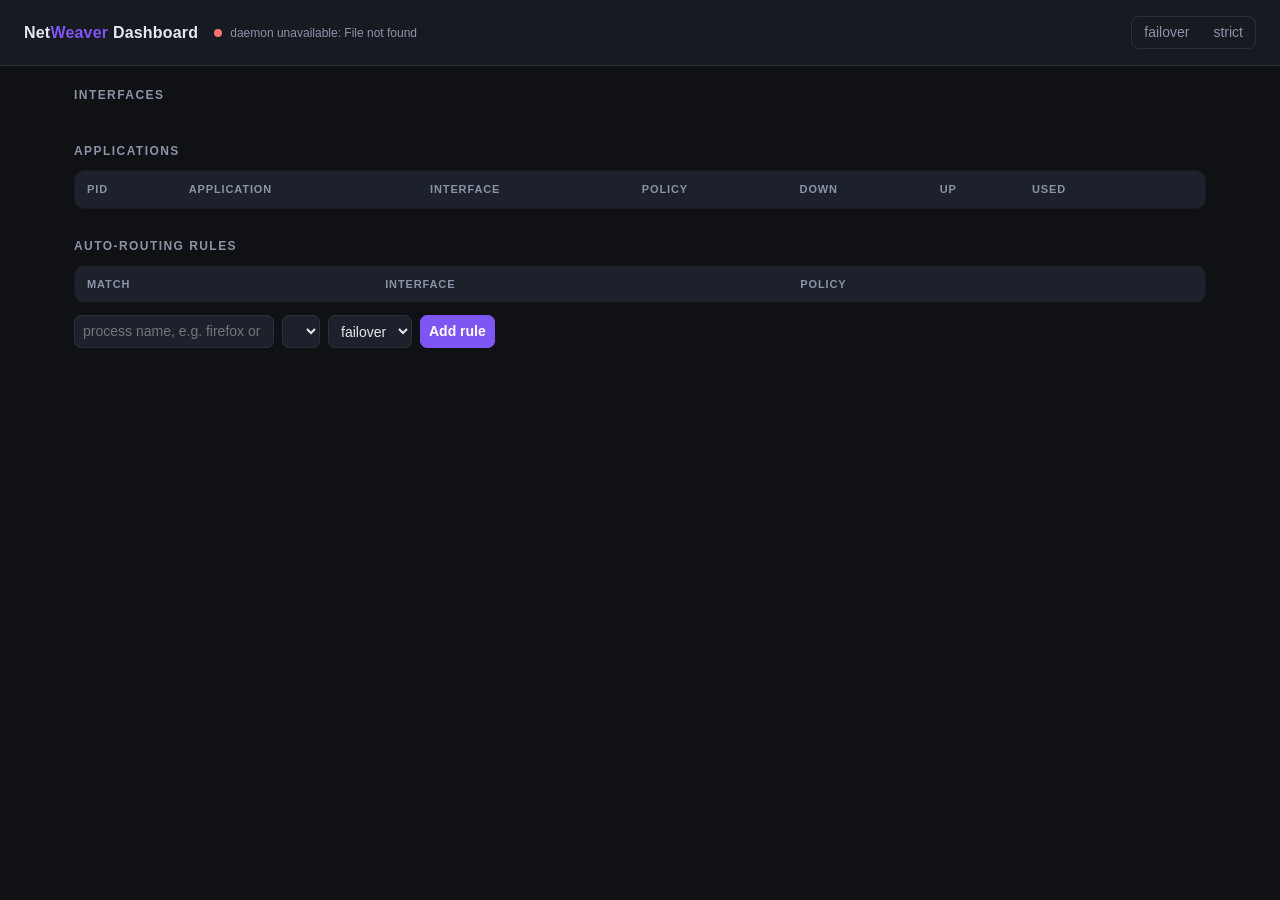
==== internal/web/index.html @ 535c7e5f "feat(web): local dashboard for routing, rules, and live throughput - internal/web: embedded single-p" ====
<!DOCTYPE html>
<html lang="en">
<head>
<meta charset="utf-8" />
<meta name="viewport" content="width=device-width, initial-scale=1" />
<title>NetWeaver Dashboard</title>
<style>
  :root {
    --bg: #0f1115;
    --panel: #171a21;
    --panel-2: #1d212b;
    --border: #2a2f3a;
    --fg: #e6e8ee;
    --muted: #8b93a7;
    --accent: #7d56f4;
    --ok: #34d399;
    --warn: #fbbf24;
    --err: #f87171;
  }
  * { box-sizing: border-box; }
  body {
    margin: 0; background: var(--bg); color: var(--fg);
    font: 14px/1.5 -apple-system, BlinkMacSystemFont, "Segoe UI", Roboto, Ubuntu, sans-serif;
  }
  header {
    display: flex; align-items: center; gap: 16px; flex-wrap: wrap;
    padding: 16px 24px; border-bottom: 1px solid var(--border); background: var(--panel);
  }
  h1 { font-size: 16px; margin: 0; letter-spacing: .2px; }
  h1 span { color: var(--accent); }
  .spacer { flex: 1; }
  .status { display: flex; align-items: center; gap: 8px; color: var(--muted); font-size: 12px; }
  .dot { width: 8px; height: 8px; border-radius: 50%; background: var(--err); }
  .dot.up { background: var(--ok); }
  main { padding: 20px 24px 48px; max-width: 1180px; margin: 0 auto; }
  section { margin-bottom: 28px; }
  h2 { font-size: 12px; text-transform: uppercase; letter-spacing: .12em; color: var(--muted); margin: 0 0 10px; }
  .cards { display: grid; grid-template-columns: repeat(auto-fit, minmax(250px, 1fr)); gap: 12px; }
  .card {
    background: var(--panel); border: 1px solid var(--border); border-radius: 10px; padding: 14px 16px;
  }
  .card .name { font-weight: 600; display: flex; justify-content: space-between; align-items: baseline; }
  .card .ip { color: var(--muted); font-family: ui-monospace, SFMono-Regular, Menlo, monospace; font-size: 12px; }
  .rates { display: flex; gap: 18px; margin-top: 10px; font-family: ui-monospace, SFMono-Regular, Menlo, monospace; font-size: 12px; }
  .rates b { color: var(--ok); font-weight: 600; }
  .rates .up b { color: var(--warn); }
  table { width: 100%; border-collapse: collapse; background: var(--panel); border: 1px solid var(--border); border-radius: 10px; overflow: hidden; }
  thead th {
    text-align: left; font-size: 11px; text-transform: uppercase; letter-spacing: .08em;
    color: var(--muted); font-weight: 600; padding: 10px 12px; border-bottom: 1px solid var(--border); background: var(--panel-2);
  }
  tbody td { padding: 9px 12px; border-bottom: 1px solid #22262f; vertical-align: middle; }
  tbody tr:last-child td { border-bottom: none; }
  tbody tr:hover { background: #1a1e27; }
  .num { font-family: ui-monospace, SFMono-Regular, Menlo, monospace; font-size: 12px; white-space: nowrap; }
  .muted { color: var(--muted); }
  select, input, button {
    font: inherit; color: var(--fg); background: var(--panel-2);
    border: 1px solid var(--border); border-radius: 7px; padding: 5px 8px;
  }
  select:focus, input:focus, button:focus { outline: 2px solid var(--accent); outline-offset: 1px; }
  button { cursor: pointer; }
  button.primary { background: var(--accent); border-color: var(--accent); color: #fff; font-weight: 600; }
  button.ghost { background: transparent; }
  button.danger { color: var(--err); }
  .badge {
    display: inline-block; padding: 1px 8px; border-radius: 999px; font-size: 11px;
    border: 1px solid var(--border); color: var(--muted);
  }
  .badge.strict { color: var(--err); border-color: #4b2530; background: #241820; }
  .badge.failover { color: var(--ok); border-color: #1e4034; background: #16241d; }
  .seg { display: inline-flex; border: 1px solid var(--border); border-radius: 8px; overflow: hidden; }
  .seg button { border: none; border-radius: 0; background: transparent; color: var(--muted); padding: 5px 12px; }
  .seg button.active { background: var(--accent); color: #fff; }
  .ruleform { display: flex; gap: 8px; flex-wrap: wrap; margin-top: 12px; }
  .ruleform input { min-width: 200px; }
  .toast {
    position: fixed; right: 20px; bottom: 20px; background: var(--panel-2);
    border: 1px solid var(--border); border-left: 3px solid var(--accent);
    padding: 10px 14px; border-radius: 8px; max-width: 380px; font-size: 13px;
    opacity: 0; transform: translateY(8px); transition: .18s ease; pointer-events: none;
  }
  .toast.show { opacity: 1; transform: translateY(0); }
  .toast.error { border-left-color: var(--err); }
  .empty { color: var(--muted); padding: 16px 12px; }
</style>
</head>
<body>
<header>
  <h1>Net<span>Weaver</span> Dashboard</h1>
  <div class="status"><span id="dot" class="dot"></span><span id="status">connecting…</span></div>
  <div class="spacer"></div>
  <div class="seg" id="policySeg">
    <button data-policy="failover">failover</button>
    <button data-policy="strict">strict</button>
  </div>
</header>

<main>
  <section>
    <h2>Interfaces</h2>
    <div class="cards" id="cards"></div>
  </section>

  <section>
    <h2>Applications</h2>
    <table>
      <thead>
        <tr>
          <th>PID</th><th>Application</th><th>Interface</th><th>Policy</th>
          <th>Down</th><th>Up</th><th>Used</th><th></th>
        </tr>
      </thead>
      <tbody id="apps"></tbody>
    </table>
  </section>

  <section>
    <h2>Auto-routing rules</h2>
    <table>
      <thead><tr><th>Match</th><th>Interface</th><th>Policy</th><th></th></tr></thead>
      <tbody id="rules"></tbody>
    </table>
    <div class="ruleform">
      <input id="ruleMatch" placeholder="process name, e.g. firefox or steam*" />
      <select id="ruleIface"></select>
      <select id="rulePolicy">
        <option value="failover">failover</option>
        <option value="strict">strict</option>
      </select>
      <button class="primary" id="ruleAdd">Add rule</button>
    </div>
  </section>
</main>

<div class="toast" id="toast"></div>

<script>
const state = { interfaces: [], processes: [], rules: [], policy: "failover" };
const $ = (id) => document.getElementById(id);
let lastRender = "";
let toastTimer = null;

function showToast(msg, isError) {
  const el = $("toast");
  el.textContent = msg;
  el.className = "toast show" + (isError ? " error" : "");
  clearTimeout(toastTimer);
  toastTimer = setTimeout(() => { el.className = "toast"; }, 3500);
}

function fmtBytes(v) {
  if (!v) return "0 B";
  const u = ["B", "KiB", "MiB", "GiB", "TiB"];
  let i = 0, f = v;
  while (f >= 1024 && i < u.length - 1) { f /= 1024; i++; }
  return (i === 0 ? f.toFixed(0) : f.toFixed(f >= 100 ? 0 : 1)) + " " + u[i];
}
const fmtRate = (v) => fmtBytes(v) + "/s";

async function api(path, options) {
  const res = await fetch(path, options);
  const body = await res.json().catch(() => ({}));
  if (!res.ok) throw new Error(body.error || res.statusText);
  return body;
}

function renderInterfaces() {
  const box = $("cards");
  if (!state.interfaces.length) {
    box.innerHTML = '<div class="empty">No interfaces detected.</div>';
    return;
  }
  box.innerHTML = state.interfaces.map((i) => `
    <div class="card">
      <div class="name"><span>${i.name}</span><span class="ip">table ${i.table_id}</span></div>
      <div class="ip">${i.ip || "no address"}</div>
      <div class="rates">
        <span>↓ <b>${fmtRate(i.rx_rate)}</b></span>
        <span class="up">↑ <b>${fmtRate(i.tx_rate)}</b></span>
        <span class="muted">${fmtBytes((i.rx_bytes || 0) + (i.tx_bytes || 0))} total</span>
      </div>
    </div>`).join("");
}

function ifaceOptions(selected) {
  const opts = ['<option value="">(default)</option>'];
  for (const i of state.interfaces) {
    opts.push(`<option value="${i.name}" ${i.name === selected ? "selected" : ""}>${i.name}</option>`);
  }
  return opts.join("");
}

function renderApps() {
  const body = $("apps");
  if (!state.processes.length) {
    body.innerHTML = '<tr><td colspan="8" class="empty">No user applications detected.</td></tr>';
    return;
  }
  body.innerHTML = state.processes.map((p) => `
    <tr data-pid="${p.pid}">
      <td class="num muted">${p.pid}</td>
      <td>${escapeHTML(p.name)}</td>
      <td><select data-role="iface">${ifaceOptions(p.assigned_interface)}</select></td>
      <td>${p.assigned_interface ? `<span class="badge ${p.policy}">${p.policy || "failover"}</span>` : '<span class="muted">—</span>'}</td>
      <td class="num">${fmtRate(p.rx_rate)}</td>
      <td class="num">${fmtRate(p.tx_rate)}</td>
      <td class="num muted">${fmtBytes((p.rx_bytes || 0) + (p.tx_bytes || 0))}</td>
      <td><button class="ghost danger" data-role="reset">reset</button></td>
    </tr>`).join("");
}

function renderRules() {
  const body = $("rules");
  if (!state.rules.length) {
    body.innerHTML = '<tr><td colspan="4" class="empty">No rules yet — launches matching a rule are routed automatically.</td></tr>';
  } else {
    body.innerHTML = state.rules.map((r) => `
      <tr data-match="${escapeHTML(r.match)}">
        <td class="num">${escapeHTML(r.match)}</td>
        <td class="num">${r.interface}</td>
        <td><span class="badge ${r.policy || "failover"}">${r.policy || "failover"}</span></td>
        <td><button class="ghost danger" data-role="delrule">delete</button></td>
      </tr>`).join("");
  }
  $("ruleIface").innerHTML = state.interfaces.map((i) => `<option value="${i.name}">${i.name}</option>`).join("");
}

function renderPolicy() {
  for (const btn of $("policySeg").querySelectorAll("button")) {
    btn.classList.toggle("active", btn.dataset.policy === state.policy);
  }
}

function escapeHTML(s) {
  return String(s).replace(/[&<>"']/g, (c) => ({ "&": "&amp;", "<": "&lt;", ">": "&gt;", '"': "&quot;", "'": "&#39;" }[c]));
}

function render() {
  renderInterfaces();
  renderApps();
  renderRules();
  renderPolicy();
}

function interactiveFocus() {
  const el = document.activeElement;
  return el && (el.tagName === "SELECT" || el.tagName === "INPUT");
}

async function refresh() {
  try {
    const next = await api("/api/state");
    $("dot").classList.add("up");
    $("status").textContent = "connected · " + new Date().toLocaleTimeString();
    const key = JSON.stringify(next);
    state.interfaces = next.interfaces || [];
    state.processes = next.processes || [];
    state.rules = next.rules || [];
    state.policy = next.policy || "failover";
    if (key !== lastRender && !interactiveFocus()) {
      lastRender = key;
      render();
    }
  } catch (err) {
    $("dot").classList.remove("up");
    $("status").textContent = "daemon unavailable: " + err.message;
  }
}

$("apps").addEventListener("change", async (ev) => {
  const row = ev.target.closest("tr");
  if (!row || ev.target.dataset.role !== "iface") return;
  const pid = Number(row.dataset.pid);
  const iface = ev.target.value;
  try {
    if (iface) await api("/api/assign", { method: "POST", headers: { "Content-Type": "application/json" }, body: JSON.stringify({ pid, interface: iface }) });
    else await api("/api/reset", { method: "POST", headers: { "Content-Type": "application/json" }, body: JSON.stringify({ pid }) });
    showToast(iface ? `PID ${pid} routed via ${iface}` : `PID ${pid} back on default route`);
    await refresh();
  } catch (err) { showToast(err.message, true); }
});

$("apps").addEventListener("click", async (ev) => {
  if (ev.target.dataset.role !== "reset") return;
  const row = ev.target.closest("tr");
  const pid = Number(row.dataset.pid);
  try {
    await api("/api/reset", { method: "POST", headers: { "Content-Type": "application/json" }, body: JSON.stringify({ pid }) });
    showToast(`PID ${pid} back on default route`);
    await refresh();
  } catch (err) { showToast(err.message, true); }
});

$("rules").addEventListener("click", async (ev) => {
  if (ev.target.dataset.role !== "delrule") return;
  const match = ev.target.closest("tr").dataset.match;
  try {
    await api("/api/rules?match=" + encodeURIComponent(match), { method: "DELETE" });
    showToast(`Rule removed: ${match}`);
    await refresh();
  } catch (err) { showToast(err.message, true); }
});

$("ruleAdd").addEventListener("click", async () => {
  const match = $("ruleMatch").value.trim();
  const iface = $("ruleIface").value;
  const policy = $("rulePolicy").value;
  if (!match || !iface) { showToast("Match and interface are required", true); return; }
  try {
    await api("/api/rules", { method: "POST", headers: { "Content-Type": "application/json" }, body: JSON.stringify({ match, interface: iface, policy }) });
    $("ruleMatch").value = "";
    showToast(`Rule saved: ${match} → ${iface} [${policy}]`);
    await refresh();
  } catch (err) { showToast(err.message, true); }
});

$("policySeg").addEventListener("click", async (ev) => {
  const btn = ev.target.closest("button");
  if (!btn) return;
  try {
    const res = await api("/api/policy", { method: "POST", headers: { "Content-Type": "application/json" }, body: JSON.stringify({ policy: btn.dataset.policy }) });
    showToast(`Default policy: ${res.policy}`);
    await refresh();
  } catch (err) { showToast(err.message, true); }
});

refresh();
setInterval(refresh, 1500);
</script>
</body>
</html>
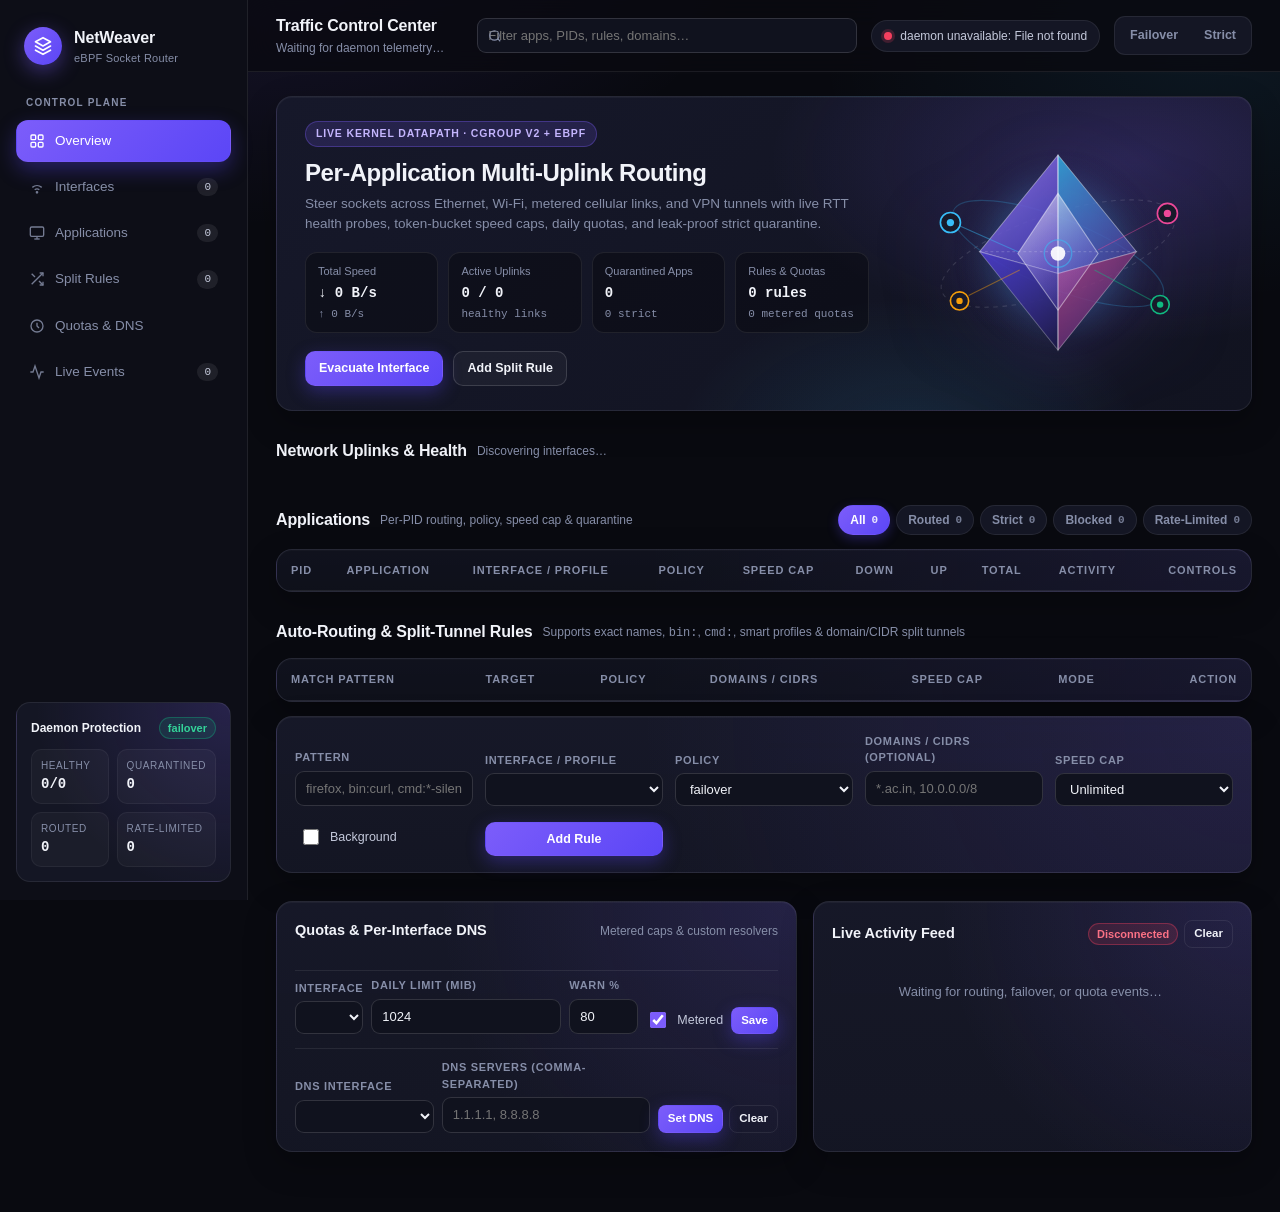
==== commit fe78917f: "feat: add eBPF telemetry, RTNetlink health probing, quotas, split-tunneling, and redesigned dashboar" ====
--- a/internal/web/index.html
+++ b/internal/web/index.html
@@ -3,160 +3,1547 @@
 <head>
 <meta charset="utf-8" />
 <meta name="viewport" content="width=device-width, initial-scale=1" />
-<title>NetWeaver Dashboard</title>
+<title>NetWeaver — Per-App Network Orchestration</title>
 <style>
   :root {
-    --bg: #0f1115;
-    --panel: #171a21;
-    --panel-2: #1d212b;
-    --border: #2a2f3a;
-    --fg: #e6e8ee;
-    --muted: #8b93a7;
-    --accent: #7d56f4;
-    --ok: #34d399;
-    --warn: #fbbf24;
-    --err: #f87171;
-  }
+    --bg: #090A10;
+    --sidebar: #0D0E17;
+    --card: #141624;
+    --card-2: #181A2A;
+    --card-3: #1E2134;
+    --border: rgba(255, 255, 255, 0.08);
+    --border-strong: rgba(255, 255, 255, 0.14);
+    --fg: #F1F3F9;
+    --fg-soft: #C4C9DB;
+    --muted: #868EA8;
+    --violet: #7C5DFA;
+    --violet-2: #5B46F6;
+    --violet-glow: rgba(124, 93, 250, 0.16);
+    --cyan: #38BDF8;
+    --amber: #F59E0B;
+    --pink: #EC4899;
+    --emerald: #10B981;
+    --crimson: #F43F5E;
+    --radius: 16px;
+    --radius-sm: 10px;
+    --mono: ui-monospace, SFMono-Regular, "JetBrains Mono", Menlo, Consolas, monospace;
+    --sans: -apple-system, BlinkMacSystemFont, "Inter", "Segoe UI", Roboto, Ubuntu, sans-serif;
+  }
+
   * { box-sizing: border-box; }
+  html { scroll-behavior: smooth; }
   body {
-    margin: 0; background: var(--bg); color: var(--fg);
-    font: 14px/1.5 -apple-system, BlinkMacSystemFont, "Segoe UI", Roboto, Ubuntu, sans-serif;
-  }
-  header {
-    display: flex; align-items: center; gap: 16px; flex-wrap: wrap;
-    padding: 16px 24px; border-bottom: 1px solid var(--border); background: var(--panel);
-  }
-  h1 { font-size: 16px; margin: 0; letter-spacing: .2px; }
-  h1 span { color: var(--accent); }
-  .spacer { flex: 1; }
-  .status { display: flex; align-items: center; gap: 8px; color: var(--muted); font-size: 12px; }
-  .dot { width: 8px; height: 8px; border-radius: 50%; background: var(--err); }
-  .dot.up { background: var(--ok); }
-  main { padding: 20px 24px 48px; max-width: 1180px; margin: 0 auto; }
-  section { margin-bottom: 28px; }
-  h2 { font-size: 12px; text-transform: uppercase; letter-spacing: .12em; color: var(--muted); margin: 0 0 10px; }
-  .cards { display: grid; grid-template-columns: repeat(auto-fit, minmax(250px, 1fr)); gap: 12px; }
-  .card {
-    background: var(--panel); border: 1px solid var(--border); border-radius: 10px; padding: 14px 16px;
-  }
-  .card .name { font-weight: 600; display: flex; justify-content: space-between; align-items: baseline; }
-  .card .ip { color: var(--muted); font-family: ui-monospace, SFMono-Regular, Menlo, monospace; font-size: 12px; }
-  .rates { display: flex; gap: 18px; margin-top: 10px; font-family: ui-monospace, SFMono-Regular, Menlo, monospace; font-size: 12px; }
-  .rates b { color: var(--ok); font-weight: 600; }
-  .rates .up b { color: var(--warn); }
-  table { width: 100%; border-collapse: collapse; background: var(--panel); border: 1px solid var(--border); border-radius: 10px; overflow: hidden; }
+    margin: 0;
+    background:
+      radial-gradient(900px 540px at 18% -8%, rgba(124, 93, 250, 0.14), transparent 60%),
+      radial-gradient(700px 460px at 94% 4%, rgba(56, 189, 248, 0.08), transparent 55%),
+      var(--bg);
+    color: var(--fg);
+    font: 14px/1.5 var(--sans);
+    min-height: 100vh;
+    -webkit-font-smoothing: antialiased;
+  }
+
+  /* App Shell */
+  .shell {
+    display: flex;
+    min-height: 100vh;
+  }
+
+  /* Sidebar */
+  .sidebar {
+    position: fixed;
+    top: 0;
+    left: 0;
+    bottom: 0;
+    width: 248px;
+    background: var(--sidebar);
+    border-right: 1px solid var(--border);
+    padding: 22px 16px 18px;
+    display: flex;
+    flex-direction: column;
+    gap: 20px;
+    z-index: 30;
+  }
+  .brand {
+    display: flex;
+    align-items: center;
+    gap: 12px;
+    padding: 4px 8px;
+  }
+  .brand-emblem {
+    width: 38px;
+    height: 38px;
+    border-radius: 50%;
+    background: linear-gradient(135deg, var(--violet), var(--violet-2));
+    box-shadow: 0 6px 20px rgba(124, 93, 250, 0.42);
+    display: grid;
+    place-items: center;
+    flex-shrink: 0;
+  }
+  .brand-text strong {
+    display: block;
+    font-size: 16px;
+    font-weight: 700;
+    letter-spacing: -0.01em;
+  }
+  .brand-text span {
+    display: block;
+    font-size: 11px;
+    color: var(--muted);
+    letter-spacing: 0.02em;
+  }
+
+  .nav {
+    display: flex;
+    flex-direction: column;
+    gap: 4px;
+    flex: 1;
+  }
+  .nav-label {
+    font-size: 10px;
+    text-transform: uppercase;
+    letter-spacing: 0.12em;
+    color: var(--muted);
+    padding: 4px 10px 6px;
+    font-weight: 600;
+  }
+  .nav a {
+    display: flex;
+    align-items: center;
+    gap: 10px;
+    padding: 10px 12px;
+    border-radius: 12px;
+    color: var(--muted);
+    text-decoration: none;
+    font-weight: 500;
+    font-size: 13.5px;
+    transition: all 0.16s ease;
+    border: 1px solid transparent;
+  }
+  .nav a svg { width: 16px; height: 16px; flex-shrink: 0; opacity: 0.85; }
+  .nav a:hover {
+    color: var(--fg);
+    background: rgba(255, 255, 255, 0.04);
+  }
+  .nav a.active {
+    color: #fff;
+    background: linear-gradient(135deg, var(--violet), var(--violet-2));
+    box-shadow: 0 8px 20px rgba(91, 70, 246, 0.34);
+  }
+  .nav a.active svg { opacity: 1; }
+  .nav-pill-count {
+    margin-left: auto;
+    font-family: var(--mono);
+    font-size: 11px;
+    padding: 1px 7px;
+    border-radius: 999px;
+    background: rgba(255, 255, 255, 0.08);
+    color: var(--fg-soft);
+  }
+  .nav a.active .nav-pill-count {
+    background: rgba(255, 255, 255, 0.2);
+    color: #fff;
+  }
+
+  .side-summary {
+    background:
+      radial-gradient(circle at top right, rgba(124, 93, 250, 0.18), transparent 70%),
+      var(--card);
+    border: 1px solid var(--border);
+    border-radius: 14px;
+    padding: 14px;
+    display: flex;
+    flex-direction: column;
+    gap: 10px;
+  }
+  .side-summary-head {
+    display: flex;
+    align-items: center;
+    justify-content: space-between;
+    font-size: 12px;
+    font-weight: 600;
+  }
+  .side-summary-grid {
+    display: grid;
+    grid-template-columns: 1fr 1fr;
+    gap: 8px;
+  }
+  .side-stat {
+    background: rgba(255, 255, 255, 0.03);
+    border: 1px solid rgba(255, 255, 255, 0.05);
+    border-radius: 10px;
+    padding: 8px 9px;
+  }
+  .side-stat small {
+    display: block;
+    font-size: 10px;
+    color: var(--muted);
+    text-transform: uppercase;
+    letter-spacing: 0.06em;
+  }
+  .side-stat b {
+    font-family: var(--mono);
+    font-variant-numeric: tabular-nums;
+    font-size: 14px;
+    font-weight: 700;
+  }
+
+  /* Main Area */
+  .main-wrap {
+    margin-left: 248px;
+    flex: 1;
+    min-width: 0;
+    display: flex;
+    flex-direction: column;
+  }
+
+  /* Top Header */
+  .topbar {
+    position: sticky;
+    top: 0;
+    z-index: 20;
+    display: flex;
+    align-items: center;
+    gap: 14px;
+    flex-wrap: wrap;
+    padding: 14px 28px;
+    background: rgba(9, 10, 16, 0.78);
+    backdrop-filter: blur(14px);
+    -webkit-backdrop-filter: blur(14px);
+    border-bottom: 1px solid var(--border);
+  }
+  .topbar-title h1 {
+    margin: 0;
+    font-size: 16px;
+    font-weight: 700;
+    letter-spacing: -0.01em;
+  }
+  .topbar-title p {
+    margin: 1px 0 0;
+    font-size: 12px;
+    color: var(--muted);
+  }
+  .search-box {
+    position: relative;
+    flex: 1;
+    max-width: 380px;
+    min-width: 200px;
+    margin-left: auto;
+  }
+  .search-box svg {
+    position: absolute;
+    left: 11px;
+    top: 50%;
+    transform: translateY(-50%);
+    width: 14px;
+    height: 14px;
+    color: var(--muted);
+    pointer-events: none;
+  }
+  .search-box input {
+    width: 100%;
+    padding: 8px 30px 8px 34px;
+    border-radius: 10px;
+    background: var(--card);
+    border: 1px solid var(--border);
+    color: var(--fg);
+    font-size: 13px;
+  }
+  .search-clear {
+    position: absolute;
+    right: 6px;
+    top: 50%;
+    transform: translateY(-50%);
+    background: transparent;
+    border: none;
+    color: var(--muted);
+    cursor: pointer;
+    font-size: 14px;
+    padding: 2px 6px;
+    display: none;
+  }
+  .search-clear.visible { display: block; }
+
+  .conn-pill {
+    display: inline-flex;
+    align-items: center;
+    gap: 8px;
+    padding: 6px 12px;
+    border-radius: 999px;
+    background: var(--card);
+    border: 1px solid var(--border);
+    font-size: 12px;
+    color: var(--fg-soft);
+    white-space: nowrap;
+  }
+  .dot {
+    width: 8px;
+    height: 8px;
+    border-radius: 50%;
+    background: var(--crimson);
+    box-shadow: 0 0 0 3px rgba(244, 63, 94, 0.2);
+  }
+  .dot.up {
+    background: var(--emerald);
+    box-shadow: 0 0 0 3px rgba(16, 185, 129, 0.2);
+  }
+  .dot.warn {
+    background: var(--amber);
+    box-shadow: 0 0 0 3px rgba(245, 158, 11, 0.2);
+  }
+
+  /* Segmented Control */
+  .seg {
+    display: inline-flex;
+    padding: 3px;
+    border-radius: 11px;
+    background: var(--card);
+    border: 1px solid var(--border);
+    gap: 2px;
+  }
+  .seg button {
+    border: none;
+    background: transparent;
+    color: var(--muted);
+    padding: 6px 12px;
+    border-radius: 8px;
+    font-size: 12.5px;
+    font-weight: 600;
+    cursor: pointer;
+    transition: all 0.15s ease;
+    text-transform: capitalize;
+  }
+  .seg button:hover { color: var(--fg); }
+  .seg button.active {
+    background: linear-gradient(135deg, var(--violet), var(--violet-2));
+    color: #fff;
+    box-shadow: 0 4px 12px rgba(91, 70, 246, 0.35);
+  }
+  .seg button.active[data-policy="strict"] {
+    background: linear-gradient(135deg, #F43F5E, #E11D48);
+    box-shadow: 0 4px 12px rgba(244, 63, 94, 0.32);
+  }
+
+  /* Content Container */
+  .content {
+    padding: 24px 28px 60px;
+    max-width: 1440px;
+    width: 100%;
+    margin: 0 auto;
+    display: flex;
+    flex-direction: column;
+    gap: 28px;
+  }
+
+  section { scroll-margin-top: 84px; }
+
+  .sec-head {
+    display: flex;
+    align-items: center;
+    justify-content: space-between;
+    gap: 12px;
+    flex-wrap: wrap;
+    margin-bottom: 14px;
+  }
+  .sec-title {
+    display: flex;
+    align-items: center;
+    gap: 10px;
+  }
+  .sec-title h2 {
+    margin: 0;
+    font-size: 16px;
+    font-weight: 700;
+    letter-spacing: -0.01em;
+  }
+  .sec-sub {
+    font-size: 12px;
+    color: var(--muted);
+  }
+
+  /* Bento Card Base */
+  .bento {
+    background:
+      radial-gradient(circle at top right, rgba(124, 93, 250, 0.14), transparent 62%),
+      linear-gradient(180deg, rgba(24, 26, 42, 0.92), rgba(20, 22, 36, 0.98));
+    border: 1px solid var(--border);
+    border-radius: var(--radius);
+    box-shadow: 0 12px 32px rgba(0, 0, 0, 0.28), inset 0 1px 0 rgba(255, 255, 255, 0.04);
+  }
+
+  /* Hero Overview Banner */
+  .hero {
+    display: grid;
+    grid-template-columns: 1.45fr 0.85fr;
+    gap: 24px;
+    padding: 24px 28px;
+    align-items: center;
+    position: relative;
+    overflow: hidden;
+    background:
+      radial-gradient(520px 260px at 88% 20%, rgba(124, 93, 250, 0.22), transparent 70%),
+      radial-gradient(360px 220px at 65% 110%, rgba(56, 189, 248, 0.12), transparent 65%),
+      linear-gradient(145deg, #16182A 0%, #111320 100%);
+  }
+  .eyebrow {
+    display: inline-flex;
+    align-items: center;
+    gap: 6px;
+    padding: 4px 10px;
+    border-radius: 999px;
+    font-size: 10.5px;
+    font-weight: 700;
+    letter-spacing: 0.08em;
+    text-transform: uppercase;
+    color: #C4B5FD;
+    background: rgba(124, 93, 250, 0.16);
+    border: 1px solid rgba(124, 93, 250, 0.34);
+  }
+  .hero h2 {
+    margin: 12px 0 6px;
+    font-size: 24px;
+    line-height: 1.2;
+    letter-spacing: -0.02em;
+    font-weight: 750;
+  }
+  .hero p {
+    margin: 0 0 18px;
+    color: var(--muted);
+    max-width: 580px;
+    font-size: 13.5px;
+  }
+  .hero-kpis {
+    display: grid;
+    grid-template-columns: repeat(4, minmax(0, 1fr));
+    gap: 10px;
+    margin-bottom: 18px;
+  }
+  .kpi {
+    background: rgba(9, 10, 16, 0.48);
+    border: 1px solid var(--border);
+    border-radius: 12px;
+    padding: 10px 12px;
+  }
+  .kpi-label {
+    font-size: 11px;
+    color: var(--muted);
+    margin-bottom: 3px;
+  }
+  .kpi-val {
+    font-family: var(--mono);
+    font-variant-numeric: tabular-nums;
+    font-size: 14px;
+    font-weight: 700;
+    color: var(--fg);
+  }
+  .kpi-sub {
+    font-size: 11px;
+    color: var(--muted);
+    margin-top: 2px;
+    font-family: var(--mono);
+  }
+  .hero-actions {
+    display: flex;
+    gap: 10px;
+    flex-wrap: wrap;
+  }
+  .hero-art {
+    display: flex;
+    align-items: center;
+    justify-content: center;
+    min-height: 200px;
+  }
+  .hero-art svg {
+    width: 100%;
+    max-width: 310px;
+    height: auto;
+    filter: drop-shadow(0 18px 36px rgba(124, 93, 250, 0.25));
+  }
+
+  /* Controls & Buttons */
+  select, input, button {
+    font: inherit;
+    color: var(--fg);
+  }
+  select, input[type="text"], input[type="number"], input:not([type="checkbox"]) {
+    background: #10121E;
+    border: 1px solid var(--border-strong);
+    border-radius: 9px;
+    padding: 7px 10px;
+    font-size: 13px;
+    transition: border-color 0.15s ease, box-shadow 0.15s ease;
+  }
+  select:focus, input:focus, button:focus-visible {
+    outline: none;
+    border-color: var(--violet);
+    box-shadow: 0 0 0 3px rgba(124, 93, 250, 0.22);
+  }
+  button {
+    cursor: pointer;
+    border-radius: 10px;
+    border: 1px solid var(--border-strong);
+    background: rgba(255, 255, 255, 0.04);
+    padding: 7px 13px;
+    font-size: 12.5px;
+    font-weight: 600;
+    transition: all 0.15s ease;
+    display: inline-flex;
+    align-items: center;
+    justify-content: center;
+    gap: 6px;
+  }
+  button:hover {
+    background: rgba(255, 255, 255, 0.09);
+    border-color: rgba(255, 255, 255, 0.22);
+  }
+  button.primary {
+    background: linear-gradient(135deg, var(--violet), var(--violet-2));
+    border-color: transparent;
+    color: #fff;
+    box-shadow: 0 6px 18px rgba(91, 70, 246, 0.34);
+  }
+  button.primary:hover {
+    filter: brightness(1.08);
+    box-shadow: 0 8px 22px rgba(91, 70, 246, 0.45);
+  }
+  button.ghost {
+    background: transparent;
+    border-color: var(--border);
+  }
+  button.sm {
+    padding: 4px 9px;
+    font-size: 11.5px;
+    border-radius: 8px;
+  }
+  button.danger {
+    color: #FDA4AF;
+    border-color: rgba(244, 63, 94, 0.32);
+    background: rgba(244, 63, 94, 0.1);
+  }
+  button.danger:hover {
+    background: rgba(244, 63, 94, 0.2);
+    border-color: rgba(244, 63, 94, 0.55);
+    color: #fff;
+  }
+  button.ok-btn {
+    color: #6EE7B7;
+    border-color: rgba(16, 185, 129, 0.32);
+    background: rgba(16, 185, 129, 0.1);
+  }
+  button.ok-btn:hover {
+    background: rgba(16, 185, 129, 0.2);
+    color: #fff;
+  }
+
+  /* 3-Column Bento Interface Cards */
+  .iface-grid {
+    display: grid;
+    grid-template-columns: repeat(3, minmax(0, 1fr));
+    gap: 16px;
+  }
+  .iface-card {
+    padding: 18px;
+    display: flex;
+    flex-direction: column;
+    gap: 14px;
+    transition: transform 0.16s ease, border-color 0.16s ease;
+  }
+  .iface-card:hover {
+    transform: translateY(-2px);
+    border-color: rgba(124, 93, 250, 0.34);
+  }
+  .iface-card.down {
+    opacity: 0.78;
+    border-color: rgba(244, 63, 94, 0.3);
+  }
+  .iface-top {
+    display: flex;
+    align-items: flex-start;
+    justify-content: space-between;
+    gap: 10px;
+  }
+  .iface-id {
+    display: flex;
+    align-items: center;
+    gap: 11px;
+    min-width: 0;
+  }
+  .icon-badge {
+    width: 40px;
+    height: 40px;
+    border-radius: 12px;
+    display: grid;
+    place-items: center;
+    flex-shrink: 0;
+    border: 1px solid rgba(255, 255, 255, 0.1);
+  }
+  .icon-badge.eth { background: rgba(56, 189, 248, 0.14); color: var(--cyan); border-color: rgba(56, 189, 248, 0.28); }
+  .icon-badge.wifi { background: rgba(124, 93, 250, 0.16); color: #A78BFA; border-color: rgba(124, 93, 250, 0.32); }
+  .icon-badge.usb { background: rgba(245, 158, 11, 0.15); color: var(--amber); border-color: rgba(245, 158, 11, 0.3); }
+  .icon-badge.vpn { background: rgba(236, 72, 153, 0.15); color: var(--pink); border-color: rgba(236, 72, 153, 0.3); }
+
+  .iface-name-row {
+    display: flex;
+    align-items: center;
+    gap: 6px;
+    flex-wrap: wrap;
+  }
+  .iface-name {
+    font-size: 15.5px;
+    font-weight: 700;
+    letter-spacing: -0.01em;
+  }
+  .iface-meta {
+    font-family: var(--mono);
+    font-size: 11.5px;
+    color: var(--muted);
+    margin-top: 2px;
+    white-space: nowrap;
+    overflow: hidden;
+    text-overflow: ellipsis;
+  }
+
+  .health-pill {
+    display: inline-flex;
+    align-items: center;
+    gap: 6px;
+    padding: 4px 9px;
+    border-radius: 999px;
+    font-family: var(--mono);
+    font-variant-numeric: tabular-nums;
+    font-size: 11px;
+    font-weight: 600;
+    white-space: nowrap;
+    border: 1px solid transparent;
+  }
+  .health-pill.good { background: rgba(16, 185, 129, 0.13); color: #34D399; border-color: rgba(16, 185, 129, 0.28); }
+  .health-pill.warn { background: rgba(245, 158, 11, 0.14); color: #FBBF24; border-color: rgba(245, 158, 11, 0.3); }
+  .health-pill.bad  { background: rgba(244, 63, 94, 0.14); color: #FB7185; border-color: rgba(244, 63, 94, 0.32); }
+  .health-dot { width: 6px; height: 6px; border-radius: 50%; background: currentColor; }
+
+  .iface-rates {
+    display: grid;
+    grid-template-columns: 1fr 1fr 1fr;
+    gap: 8px;
+    background: rgba(9, 10, 16, 0.42);
+    border: 1px solid rgba(255, 255, 255, 0.05);
+    border-radius: 12px;
+    padding: 10px 12px;
+  }
+  .rate-cell small {
+    display: block;
+    font-size: 10px;
+    color: var(--muted);
+    text-transform: uppercase;
+    letter-spacing: 0.06em;
+  }
+  .rate-cell b {
+    font-family: var(--mono);
+    font-variant-numeric: tabular-nums;
+    font-size: 12.5px;
+    font-weight: 700;
+  }
+  .rate-cell.down b { color: var(--emerald); }
+  .rate-cell.up b { color: var(--amber); }
+
+  /* Quota Progress */
+  .quota-box {
+    display: flex;
+    flex-direction: column;
+    gap: 6px;
+  }
+  .quota-row {
+    display: flex;
+    align-items: center;
+    justify-content: space-between;
+    font-size: 11.5px;
+    gap: 8px;
+  }
+  .bar-track {
+    height: 7px;
+    border-radius: 999px;
+    background: rgba(255, 255, 255, 0.07);
+    overflow: hidden;
+  }
+  .bar-fill {
+    height: 100%;
+    border-radius: 999px;
+    background: linear-gradient(90deg, var(--emerald), #34D399);
+    transition: width 0.25s ease;
+  }
+  .bar-fill.warn { background: linear-gradient(90deg, var(--amber), #FBBF24); }
+  .bar-fill.bad { background: linear-gradient(90deg, var(--crimson), #FB7185); }
+
+  .iface-foot {
+    display: flex;
+    align-items: center;
+    justify-content: space-between;
+    gap: 8px;
+    flex-wrap: wrap;
+    padding-top: 4px;
+    border-top: 1px solid rgba(255, 255, 255, 0.06);
+  }
+  .dns-chip {
+    display: inline-flex;
+    align-items: center;
+    gap: 6px;
+    padding: 4px 9px;
+    border-radius: 8px;
+    background: rgba(255, 255, 255, 0.04);
+    border: 1px solid var(--border);
+    font-family: var(--mono);
+    font-size: 11px;
+    color: var(--fg-soft);
+    cursor: pointer;
+    max-width: 100%;
+  }
+  .dns-chip:hover { border-color: var(--violet); color: #fff; }
+  .iface-btns { display: flex; gap: 6px; flex-wrap: wrap; }
+
+  /* Badges */
+  .badge {
+    display: inline-flex;
+    align-items: center;
+    gap: 4px;
+    padding: 2px 8px;
+    border-radius: 999px;
+    font-size: 11px;
+    font-weight: 600;
+    border: 1px solid var(--border);
+    color: var(--fg-soft);
+    background: rgba(255, 255, 255, 0.04);
+    white-space: nowrap;
+  }
+  .badge.clickable { cursor: pointer; transition: transform 0.12s ease, filter 0.12s ease; }
+  .badge.clickable:hover { transform: scale(1.04); filter: brightness(1.15); }
+  .badge.failover { color: #34D399; border-color: rgba(16, 185, 129, 0.34); background: rgba(16, 185, 129, 0.13); }
+  .badge.strict   { color: #FB7185; border-color: rgba(244, 63, 94, 0.36); background: rgba(244, 63, 94, 0.14); }
+  .badge.blocked  { color: #FDA4AF; border-color: rgba(244, 63, 94, 0.45); background: rgba(244, 63, 94, 0.22); }
+  .badge.profile  { color: #C4B5FD; border-color: rgba(124, 93, 250, 0.36); background: rgba(124, 93, 250, 0.15); }
+  .badge.tunnel   { color: #F472B6; border-color: rgba(236, 72, 153, 0.36); background: rgba(236, 72, 153, 0.14); }
+  .badge.metered  { color: #FBBF24; border-color: rgba(245, 158, 11, 0.36); background: rgba(245, 158, 11, 0.14); }
+  .badge.cyan     { color: #7DD3FC; border-color: rgba(56, 189, 248, 0.34); background: rgba(56, 189, 248, 0.13); }
+
+  /* Tables */
+  .table-card { overflow: hidden; }
+  .table-scroll { overflow-x: auto; }
+  table {
+    width: 100%;
+    border-collapse: collapse;
+    min-width: 820px;
+  }
   thead th {
-    text-align: left; font-size: 11px; text-transform: uppercase; letter-spacing: .08em;
-    color: var(--muted); font-weight: 600; padding: 10px 12px; border-bottom: 1px solid var(--border); background: var(--panel-2);
-  }
-  tbody td { padding: 9px 12px; border-bottom: 1px solid #22262f; vertical-align: middle; }
+    text-align: left;
+    font-size: 11px;
+    text-transform: uppercase;
+    letter-spacing: 0.08em;
+    color: var(--muted);
+    font-weight: 700;
+    padding: 12px 14px;
+    border-bottom: 1px solid var(--border);
+    background: rgba(9, 10, 16, 0.42);
+    white-space: nowrap;
+  }
+  tbody td {
+    padding: 10px 14px;
+    border-bottom: 1px solid rgba(255, 255, 255, 0.05);
+    vertical-align: middle;
+  }
   tbody tr:last-child td { border-bottom: none; }
-  tbody tr:hover { background: #1a1e27; }
-  .num { font-family: ui-monospace, SFMono-Regular, Menlo, monospace; font-size: 12px; white-space: nowrap; }
+  tbody tr:hover { background: rgba(124, 93, 250, 0.05); }
+  tbody tr.is-blocked { background: rgba(244, 63, 94, 0.05); }
+  .num {
+    font-family: var(--mono);
+    font-variant-numeric: tabular-nums;
+    font-size: 12px;
+    white-space: nowrap;
+  }
   .muted { color: var(--muted); }
-  select, input, button {
-    font: inherit; color: var(--fg); background: var(--panel-2);
-    border: 1px solid var(--border); border-radius: 7px; padding: 5px 8px;
-  }
-  select:focus, input:focus, button:focus { outline: 2px solid var(--accent); outline-offset: 1px; }
-  button { cursor: pointer; }
-  button.primary { background: var(--accent); border-color: var(--accent); color: #fff; font-weight: 600; }
-  button.ghost { background: transparent; }
-  button.danger { color: var(--err); }
-  .badge {
-    display: inline-block; padding: 1px 8px; border-radius: 999px; font-size: 11px;
-    border: 1px solid var(--border); color: var(--muted);
-  }
-  .badge.strict { color: var(--err); border-color: #4b2530; background: #241820; }
-  .badge.failover { color: var(--ok); border-color: #1e4034; background: #16241d; }
-  .seg { display: inline-flex; border: 1px solid var(--border); border-radius: 8px; overflow: hidden; }
-  .seg button { border: none; border-radius: 0; background: transparent; color: var(--muted); padding: 5px 12px; }
-  .seg button.active { background: var(--accent); color: #fff; }
-  .ruleform { display: flex; gap: 8px; flex-wrap: wrap; margin-top: 12px; }
-  .ruleform input { min-width: 200px; }
+  .app-cell {
+    display: flex;
+    flex-direction: column;
+    gap: 2px;
+    max-width: 240px;
+  }
+  .app-name {
+    font-weight: 650;
+    display: flex;
+    align-items: center;
+    gap: 6px;
+    flex-wrap: wrap;
+  }
+  .app-cmd {
+    font-family: var(--mono);
+    font-size: 11px;
+    color: var(--muted);
+    white-space: nowrap;
+    overflow: hidden;
+    text-overflow: ellipsis;
+  }
+  .row-actions {
+    display: flex;
+    gap: 6px;
+    align-items: center;
+    justify-content: flex-end;
+    white-space: nowrap;
+  }
+  .spark svg { display: block; }
+
+  /* Filter Pills */
+  .filter-pills {
+    display: inline-flex;
+    gap: 6px;
+    flex-wrap: wrap;
+  }
+  .pill-btn {
+    padding: 5px 11px;
+    border-radius: 999px;
+    background: var(--card);
+    border: 1px solid var(--border);
+    color: var(--muted);
+    font-size: 12px;
+    font-weight: 600;
+  }
+  .pill-btn:hover { color: var(--fg); }
+  .pill-btn.active {
+    background: linear-gradient(135deg, var(--violet), var(--violet-2));
+    border-color: transparent;
+    color: #fff;
+    box-shadow: 0 4px 12px rgba(91, 70, 246, 0.3);
+  }
+  .pill-btn span {
+    font-family: var(--mono);
+    font-size: 11px;
+    opacity: 0.85;
+  }
+
+  /* Forms */
+  .form-panel {
+    padding: 16px 18px;
+    margin-top: 14px;
+    display: grid;
+    grid-template-columns: repeat(auto-fit, minmax(170px, 1fr));
+    gap: 12px;
+    align-items: end;
+  }
+  .field {
+    display: flex;
+    flex-direction: column;
+    gap: 5px;
+  }
+  .field label {
+    font-size: 11px;
+    font-weight: 600;
+    color: var(--muted);
+    text-transform: uppercase;
+    letter-spacing: 0.06em;
+  }
+  .check-field {
+    display: flex;
+    align-items: center;
+    gap: 8px;
+    padding: 8px 4px;
+    font-size: 12.5px;
+    color: var(--fg-soft);
+    cursor: pointer;
+    user-select: none;
+  }
+  .check-field input[type="checkbox"] {
+    width: 16px;
+    height: 16px;
+    accent-color: var(--violet);
+    cursor: pointer;
+  }
+
+  /* Two-Column Grid for Quotas & DNS + Events */
+  .two-col {
+    display: grid;
+    grid-template-columns: 1fr 1fr;
+    gap: 16px;
+  }
+  .panel-pad { padding: 18px; display: flex; flex-direction: column; gap: 14px; }
+  .panel-head {
+    display: flex;
+    align-items: center;
+    justify-content: space-between;
+    gap: 8px;
+  }
+  .panel-head h3 { margin: 0; font-size: 14.5px; font-weight: 700; }
+
+  .item-list {
+    display: flex;
+    flex-direction: column;
+    gap: 10px;
+  }
+  .item-row {
+    background: rgba(9, 10, 16, 0.45);
+    border: 1px solid rgba(255, 255, 255, 0.06);
+    border-radius: 12px;
+    padding: 11px 13px;
+    display: flex;
+    flex-direction: column;
+    gap: 7px;
+  }
+  .item-row-top {
+    display: flex;
+    align-items: center;
+    justify-content: space-between;
+    gap: 10px;
+  }
+
+  /* Live Event Feed */
+  .events-list {
+    max-height: 360px;
+    overflow-y: auto;
+    display: flex;
+    flex-direction: column;
+    gap: 8px;
+    padding-right: 4px;
+  }
+  .event-row {
+    display: grid;
+    grid-template-columns: auto 1fr auto;
+    gap: 12px;
+    align-items: center;
+    padding: 10px 14px;
+    border-radius: 12px;
+    background: rgba(9, 10, 16, 0.46);
+    border: 1px solid rgba(255, 255, 255, 0.06);
+  }
+  .event-msg { font-size: 13px; color: var(--fg); }
+  .event-meta { font-family: var(--mono); font-size: 11px; color: var(--muted); margin-top: 2px; }
+  .event-time { font-family: var(--mono); font-size: 11px; color: var(--muted); white-space: nowrap; }
+
+  /* Modal */
+  .modal-backdrop {
+    position: fixed;
+    inset: 0;
+    background: rgba(4, 5, 10, 0.72);
+    backdrop-filter: blur(8px);
+    display: none;
+    place-items: center;
+    z-index: 60;
+    padding: 20px;
+  }
+  .modal-backdrop.open { display: grid; }
+  .modal {
+    width: 100%;
+    max-width: 440px;
+    padding: 22px;
+    display: flex;
+    flex-direction: column;
+    gap: 14px;
+  }
+  .modal-head {
+    display: flex;
+    align-items: center;
+    justify-content: space-between;
+  }
+  .modal-head h3 { margin: 0; font-size: 16px; }
+  .modal-actions {
+    display: flex;
+    justify-content: flex-end;
+    gap: 8px;
+    margin-top: 4px;
+  }
+
+  .empty { color: var(--muted); padding: 20px 14px; text-align: center; font-size: 13px; }
+
   .toast {
-    position: fixed; right: 20px; bottom: 20px; background: var(--panel-2);
-    border: 1px solid var(--border); border-left: 3px solid var(--accent);
-    padding: 10px 14px; border-radius: 8px; max-width: 380px; font-size: 13px;
-    opacity: 0; transform: translateY(8px); transition: .18s ease; pointer-events: none;
+    position: fixed;
+    right: 22px;
+    bottom: 22px;
+    background: var(--card-3);
+    border: 1px solid var(--border-strong);
+    border-left: 4px solid var(--violet);
+    padding: 11px 16px;
+    border-radius: 12px;
+    max-width: 400px;
+    font-size: 13px;
+    box-shadow: 0 14px 36px rgba(0, 0, 0, 0.48);
+    opacity: 0;
+    transform: translateY(10px);
+    transition: 0.18s ease;
+    pointer-events: none;
+    z-index: 80;
   }
   .toast.show { opacity: 1; transform: translateY(0); }
-  .toast.error { border-left-color: var(--err); }
-  .empty { color: var(--muted); padding: 16px 12px; }
+  .toast.error { border-left-color: var(--crimson); }
+
+  /* Responsive */
+  @media (max-width: 1180px) {
+    .iface-grid { grid-template-columns: repeat(2, minmax(0, 1fr)); }
+    .hero { grid-template-columns: 1fr; }
+    .hero-art { display: none; }
+    .two-col { grid-template-columns: 1fr; }
+  }
+  @media (max-width: 880px) {
+    .sidebar {
+      position: static;
+      width: 100%;
+      flex-direction: row;
+      align-items: center;
+      flex-wrap: wrap;
+      padding: 12px 16px;
+      border-right: none;
+      border-bottom: 1px solid var(--border);
+    }
+    .nav { flex-direction: row; flex-wrap: wrap; flex: initial; }
+    .nav-label, .side-summary { display: none; }
+    .shell { flex-direction: column; }
+    .main-wrap { margin-left: 0; }
+    .iface-grid { grid-template-columns: 1fr; }
+    .hero-kpis { grid-template-columns: repeat(2, minmax(0, 1fr)); }
+    .topbar { padding: 12px 16px; }
+    .content { padding: 18px 16px 48px; }
+  }
 </style>
 </head>
 <body>
-<header>
-  <h1>Net<span>Weaver</span> Dashboard</h1>
-  <div class="status"><span id="dot" class="dot"></span><span id="status">connecting…</span></div>
-  <div class="spacer"></div>
-  <div class="seg" id="policySeg">
-    <button data-policy="failover">failover</button>
-    <button data-policy="strict">strict</button>
+<div class="shell">
+  <!-- Fixed Left Sidebar -->
+  <aside class="sidebar">
+    <div class="brand">
+      <div class="brand-emblem" aria-hidden="true">
+        <svg width="20" height="20" viewBox="0 0 24 24" fill="none" stroke="#fff" stroke-width="2" stroke-linecap="round" stroke-linejoin="round">
+          <path d="M12 2L3 7l9 5 9-5-9-5z"/>
+          <path d="M3 17l9 5 9-5"/>
+          <path d="M3 12l9 5 9-5"/>
+        </svg>
+      </div>
+      <div class="brand-text">
+        <strong>NetWeaver</strong>
+        <span>eBPF Socket Router</span>
+      </div>
+    </div>
+
+    <nav class="nav" id="sideNav">
+      <div class="nav-label">Control Plane</div>
+      <a href="#sec-overview" class="active" data-sec="sec-overview">
+        <svg viewBox="0 0 24 24" fill="none" stroke="currentColor" stroke-width="2"><rect x="3" y="3" width="7" height="7" rx="1.5"/><rect x="14" y="3" width="7" height="7" rx="1.5"/><rect x="14" y="14" width="7" height="7" rx="1.5"/><rect x="3" y="14" width="7" height="7" rx="1.5"/></svg>
+        <span>Overview</span>
+      </a>
+      <a href="#sec-interfaces" data-sec="sec-interfaces">
+        <svg viewBox="0 0 24 24" fill="none" stroke="currentColor" stroke-width="2"><path d="M5 12.55a11 11 0 0 1 14.08 0"/><path d="M8.53 16.11a6 6 0 0 1 6.95 0"/><circle cx="12" cy="20" r="1"/></svg>
+        <span>Interfaces</span>
+        <span class="nav-pill-count" id="navIfaces">0</span>
+      </a>
+      <a href="#sec-apps" data-sec="sec-apps">
+        <svg viewBox="0 0 24 24" fill="none" stroke="currentColor" stroke-width="2"><rect x="2" y="3" width="20" height="14" rx="2"/><path d="M8 21h8"/><path d="M12 17v4"/></svg>
+        <span>Applications</span>
+        <span class="nav-pill-count" id="navApps">0</span>
+      </a>
+      <a href="#sec-rules" data-sec="sec-rules">
+        <svg viewBox="0 0 24 24" fill="none" stroke="currentColor" stroke-width="2"><path d="M16 3h5v5"/><path d="M4 20L21 3"/><path d="M21 16v5h-5"/><path d="M15 15l6 6"/><path d="M4 4l5 5"/></svg>
+        <span>Split Rules</span>
+        <span class="nav-pill-count" id="navRules">0</span>
+      </a>
+      <a href="#sec-quotas" data-sec="sec-quotas">
+        <svg viewBox="0 0 24 24" fill="none" stroke="currentColor" stroke-width="2"><circle cx="12" cy="12" r="9"/><path d="M12 7v5l3 3"/></svg>
+        <span>Quotas &amp; DNS</span>
+      </a>
+      <a href="#sec-events" data-sec="sec-events">
+        <svg viewBox="0 0 24 24" fill="none" stroke="currentColor" stroke-width="2"><polyline points="22 12 18 12 15 21 9 3 6 12 2 12"/></svg>
+        <span>Live Events</span>
+        <span class="nav-pill-count" id="navEvents">0</span>
+      </a>
+    </nav>
+
+    <div class="side-summary">
+      <div class="side-summary-head">
+        <span>Daemon Protection</span>
+        <span class="badge failover" id="sidePolicyBadge">failover</span>
+      </div>
+      <div class="side-summary-grid">
+        <div class="side-stat">
+          <small>Healthy</small>
+          <b id="sideHealthy">0/0</b>
+        </div>
+        <div class="side-stat">
+          <small>Quarantined</small>
+          <b id="sideBlocked">0</b>
+        </div>
+        <div class="side-stat">
+          <small>Routed</small>
+          <b id="sideRouted">0</b>
+        </div>
+        <div class="side-stat">
+          <small>Rate-Limited</small>
+          <b id="sideLimited">0</b>
+        </div>
+      </div>
+    </div>
+  </aside>
+
+  <!-- Main Column -->
+  <div class="main-wrap">
+    <!-- Top Header Bar -->
+    <header class="topbar">
+      <div class="topbar-title">
+        <h1>Traffic Control Center</h1>
+        <p id="headerSummary">Waiting for daemon telemetry…</p>
+      </div>
+
+      <div class="search-box">
+        <svg viewBox="0 0 24 24" fill="none" stroke="currentColor" stroke-width="2"><circle cx="11" cy="11" r="8"/><path d="M21 21l-4.35-4.35"/></svg>
+        <input id="searchInput" type="text" placeholder="Filter apps, PIDs, rules, domains…" aria-label="Search applications and rules" />
+        <button class="search-clear" id="searchClear" title="Clear search" type="button">×</button>
+      </div>
+
+      <div class="conn-pill" title="Live telemetry and SSE stream state">
+        <span id="dot" class="dot"></span>
+        <span id="status">connecting…</span>
+      </div>
+
+      <div class="seg" id="policySeg" title="Global default failover policy">
+        <button type="button" data-policy="failover">failover</button>
+        <button type="button" data-policy="strict">strict</button>
+      </div>
+    </header>
+
+    <main class="content">
+      <!-- Hero Overview Banner -->
+      <section id="sec-overview" class="bento hero">
+        <div>
+          <span class="eyebrow">Live Kernel Datapath · cgroup v2 + eBPF</span>
+          <h2>Per-Application Multi-Uplink Routing</h2>
+          <p>Steer sockets across Ethernet, Wi-Fi, metered cellular links, and VPN tunnels with live RTT health probes, token-bucket speed caps, daily quotas, and leak-proof strict quarantine.</p>
+
+          <div class="hero-kpis">
+            <div class="kpi">
+              <div class="kpi-label">Total Speed</div>
+              <div class="kpi-val" id="kpiSpeed">↓ 0 B/s</div>
+              <div class="kpi-sub" id="kpiSpeedUp">↑ 0 B/s</div>
+            </div>
+            <div class="kpi">
+              <div class="kpi-label">Active Uplinks</div>
+              <div class="kpi-val" id="kpiUplinks">0 / 0</div>
+              <div class="kpi-sub" id="kpiUplinkSub">healthy links</div>
+            </div>
+            <div class="kpi">
+              <div class="kpi-label">Quarantined Apps</div>
+              <div class="kpi-val" id="kpiBlocked">0</div>
+              <div class="kpi-sub" id="kpiStrictSub">0 strict</div>
+            </div>
+            <div class="kpi">
+              <div class="kpi-label">Rules &amp; Quotas</div>
+              <div class="kpi-val" id="kpiRulesCount">0 rules</div>
+              <div class="kpi-sub" id="kpiQuotasSub">0 metered quotas</div>
+            </div>
+          </div>
+
+          <div class="hero-actions">
+            <button type="button" class="primary" id="heroEvacuateBtn">Evacuate Interface</button>
+            <button type="button" id="heroAddRuleBtn">Add Split Rule</button>
+          </div>
+        </div>
+
+        <div class="hero-art" aria-hidden="true">
+          <!-- 3D-style Faceted Glassmorphic Network Prism SVG -->
+          <svg viewBox="0 0 340 260" fill="none" xmlns="http://www.w3.org/2000/svg">
+            <defs>
+              <radialGradient id="prismAura" cx="50%" cy="50%" r="50%">
+                <stop offset="0%" stop-color="#7C5DFA" stop-opacity="0.48"/>
+                <stop offset="55%" stop-color="#38BDF8" stop-opacity="0.16"/>
+                <stop offset="100%" stop-color="#090A10" stop-opacity="0"/>
+              </radialGradient>
+              <linearGradient id="facetTopLeft" x1="70" y1="30" x2="170" y2="145" gradientUnits="userSpaceOnUse">
+                <stop offset="0%" stop-color="#A78BFA" stop-opacity="0.92"/>
+                <stop offset="100%" stop-color="#5B46F6" stop-opacity="0.48"/>
+              </linearGradient>
+              <linearGradient id="facetTopRight" x1="170" y1="24" x2="262" y2="142" gradientUnits="userSpaceOnUse">
+                <stop offset="0%" stop-color="#38BDF8" stop-opacity="0.78"/>
+                <stop offset="100%" stop-color="#7C5DFA" stop-opacity="0.38"/>
+              </linearGradient>
+              <linearGradient id="facetBottomLeft" x1="80" y1="130" x2="170" y2="232" gradientUnits="userSpaceOnUse">
+                <stop offset="0%" stop-color="#5B46F6" stop-opacity="0.72"/>
+                <stop offset="100%" stop-color="#1E1B4B" stop-opacity="0.88"/>
+              </linearGradient>
+              <linearGradient id="facetBottomRight" x1="170" y1="130" x2="262" y2="225" gradientUnits="userSpaceOnUse">
+                <stop offset="0%" stop-color="#EC4899" stop-opacity="0.58"/>
+                <stop offset="100%" stop-color="#312E81" stop-opacity="0.75"/>
+              </linearGradient>
+              <linearGradient id="facetCore" x1="135" y1="88" x2="205" y2="172" gradientUnits="userSpaceOnUse">
+                <stop offset="0%" stop-color="#FFFFFF" stop-opacity="0.48"/>
+                <stop offset="100%" stop-color="#7C5DFA" stop-opacity="0.12"/>
+              </linearGradient>
+            </defs>
+
+            <!-- Soft Halo & Orbit Rings -->
+            <circle cx="170" cy="130" r="115" fill="url(#prismAura)"/>
+            <ellipse cx="170" cy="130" rx="134" ry="44" transform="rotate(-18 170 130)" stroke="rgba(255,255,255,0.12)" stroke-width="1.2" stroke-dasharray="5 5"/>
+            <ellipse cx="170" cy="130" rx="124" ry="38" transform="rotate(22 170 130)" stroke="rgba(56,189,248,0.22)" stroke-width="1.2"/>
+
+            <!-- Back Base Shadow Facet -->
+            <polygon points="170,22 256,128 170,236 84,128" fill="#121427" fill-opacity="0.55" stroke="rgba(255,255,255,0.16)" stroke-width="1"/>
+
+            <!-- Faceted 3D Prism Planes -->
+            <polygon points="170,22 84,128 170,152" fill="url(#facetTopLeft)" stroke="rgba(255,255,255,0.34)" stroke-width="1.1"/>
+            <polygon points="170,22 256,128 170,152" fill="url(#facetTopRight)" stroke="rgba(255,255,255,0.34)" stroke-width="1.1"/>
+            <polygon points="84,128 170,152 170,236" fill="url(#facetBottomLeft)" stroke="rgba(255,255,255,0.22)" stroke-width="1.1"/>
+            <polygon points="256,128 170,152 170,236" fill="url(#facetBottomRight)" stroke="rgba(255,255,255,0.24)" stroke-width="1.1"/>
+
+            <!-- Inner Glass Refraction Core -->
+            <polygon points="170,64 214,130 170,192 126,130" fill="url(#facetCore)" stroke="rgba(255,255,255,0.45)" stroke-width="1.2"/>
+            <line x1="170" y1="22" x2="170" y2="236" stroke="rgba(255,255,255,0.45)" stroke-width="1.1"/>
+            <line x1="84" y1="128" x2="256" y2="128" stroke="rgba(255,255,255,0.22)" stroke-width="1" stroke-dasharray="3 3"/>
+
+            <!-- Core Node & Floating Uplink Nodes -->
+            <circle cx="170" cy="130" r="8" fill="#fff" fill-opacity="0.92"/>
+            <circle cx="170" cy="130" r="15" stroke="#38BDF8" stroke-opacity="0.55" stroke-width="1.5"/>
+
+            <g>
+              <circle cx="52" cy="96" r="11" fill="#181A2A" stroke="#38BDF8" stroke-width="1.8"/>
+              <circle cx="52" cy="96" r="4" fill="#38BDF8"/>
+              <line x1="63" y1="100" x2="126" y2="128" stroke="#38BDF8" stroke-opacity="0.45" stroke-width="1.2"/>
+            </g>
+            <g>
+              <circle cx="290" cy="86" r="11" fill="#181A2A" stroke="#EC4899" stroke-width="1.8"/>
+              <circle cx="290" cy="86" r="4" fill="#EC4899"/>
+              <line x1="279" y1="92" x2="214" y2="126" stroke="#EC4899" stroke-opacity="0.45" stroke-width="1.2"/>
+            </g>
+            <g>
+              <circle cx="282" cy="186" r="10" fill="#181A2A" stroke="#10B981" stroke-width="1.8"/>
+              <circle cx="282" cy="186" r="3.5" fill="#10B981"/>
+              <line x1="272" y1="181" x2="210" y2="148" stroke="#10B981" stroke-opacity="0.45" stroke-width="1.2"/>
+            </g>
+            <g>
+              <circle cx="62" cy="182" r="10" fill="#181A2A" stroke="#F59E0B" stroke-width="1.8"/>
+              <circle cx="62" cy="182" r="3.5" fill="#F59E0B"/>
+              <line x1="72" y1="176" x2="128" y2="148" stroke="#F59E0B" stroke-opacity="0.45" stroke-width="1.2"/>
+            </g>
+          </svg>
+        </div>
+      </section>
+
+      <!-- Interfaces Bento Grid -->
+      <section id="sec-interfaces">
+        <div class="sec-head">
+          <div class="sec-title">
+            <h2>Network Uplinks &amp; Health</h2>
+            <span class="sec-sub" id="ifaceCountSub">Discovering interfaces…</span>
+          </div>
+        </div>
+        <div class="iface-grid" id="cards"></div>
+      </section>
+
+      <!-- Applications Table -->
+      <section id="sec-apps">
+        <div class="sec-head">
+          <div class="sec-title">
+            <h2>Applications</h2>
+            <span class="sec-sub">Per-PID routing, policy, speed cap &amp; quarantine</span>
+          </div>
+          <div class="filter-pills" id="appFilters">
+            <button type="button" class="pill-btn active" data-filter="all">All <span id="cnt-all">0</span></button>
+            <button type="button" class="pill-btn" data-filter="routed">Routed <span id="cnt-routed">0</span></button>
+            <button type="button" class="pill-btn" data-filter="strict">Strict <span id="cnt-strict">0</span></button>
+            <button type="button" class="pill-btn" data-filter="blocked">Blocked <span id="cnt-blocked">0</span></button>
+            <button type="button" class="pill-btn" data-filter="limited">Rate-Limited <span id="cnt-limited">0</span></button>
+          </div>
+        </div>
+
+        <div class="bento table-card">
+          <div class="table-scroll">
+            <table>
+              <thead>
+                <tr>
+                  <th>PID</th>
+                  <th>Application</th>
+                  <th>Interface / Profile</th>
+                  <th>Policy</th>
+                  <th>Speed Cap</th>
+                  <th>Down</th>
+                  <th>Up</th>
+                  <th>Total</th>
+                  <th>Activity</th>
+                  <th style="text-align:right">Controls</th>
+                </tr>
+              </thead>
+              <tbody id="apps"></tbody>
+            </table>
+          </div>
+        </div>
+      </section>
+
+      <!-- Auto-Routing & Split-Tunnel Rules -->
+      <section id="sec-rules">
+        <div class="sec-head">
+          <div class="sec-title">
+            <h2>Auto-Routing &amp; Split-Tunnel Rules</h2>
+            <span class="sec-sub">Supports exact names, <code>bin:</code>, <code>cmd:</code>, smart profiles &amp; domain/CIDR split tunnels</span>
+          </div>
+        </div>
+
+        <div class="bento table-card">
+          <div class="table-scroll">
+            <table>
+              <thead>
+                <tr>
+                  <th>Match Pattern</th>
+                  <th>Target</th>
+                  <th>Policy</th>
+                  <th>Domains / CIDRs</th>
+                  <th>Speed Cap</th>
+                  <th>Mode</th>
+                  <th style="text-align:right">Action</th>
+                </tr>
+              </thead>
+              <tbody id="rules"></tbody>
+            </table>
+          </div>
+        </div>
+
+        <form class="bento form-panel" id="ruleForm">
+          <div class="field">
+            <label for="ruleMatch">Pattern</label>
+            <input id="ruleMatch" type="text" placeholder="firefox, bin:curl, cmd:*-silent" />
+          </div>
+          <div class="field">
+            <label for="ruleIface">Interface / Profile</label>
+            <select id="ruleIface"></select>
+          </div>
+          <div class="field">
+            <label for="rulePolicy">Policy</label>
+            <select id="rulePolicy">
+              <option value="failover">failover</option>
+              <option value="strict">strict</option>
+            </select>
+          </div>
+          <div class="field">
+            <label for="ruleDomains">Domains / CIDRs (optional)</label>
+            <input id="ruleDomains" type="text" placeholder="*.ac.in, 10.0.0.0/8" />
+          </div>
+          <div class="field">
+            <label for="ruleRateLimit">Speed Cap</label>
+            <select id="ruleRateLimit">
+              <option value="0">Unlimited</option>
+              <option value="262144">256 KiB/s</option>
+              <option value="524288">512 KiB/s</option>
+              <option value="1048576">1 MiB/s</option>
+              <option value="5242880">5 MiB/s</option>
+              <option value="10485760">10 MiB/s</option>
+            </select>
+          </div>
+          <label class="check-field">
+            <input type="checkbox" id="ruleBackground" />
+            <span>Background</span>
+          </label>
+          <div>
+            <button type="submit" class="primary" id="ruleAdd" style="width:100%">Add Rule</button>
+          </div>
+        </form>
+      </section>
+
+      <!-- Quotas & DNS + Live Events -->
+      <div class="two-col">
+        <section id="sec-quotas" class="bento panel-pad">
+          <div class="panel-head">
+            <h3>Quotas &amp; Per-Interface DNS</h3>
+            <span class="sec-sub">Metered caps &amp; custom resolvers</span>
+          </div>
+
+          <div class="item-list" id="quotasList"></div>
+
+          <form id="quotaForm" style="display:grid;grid-template-columns:1.1fr 1fr 0.7fr auto;gap:8px;align-items:end;padding-top:6px;border-top:1px solid var(--border)">
+            <div class="field">
+              <label for="quotaIface">Interface</label>
+              <select id="quotaIface"></select>
+            </div>
+            <div class="field">
+              <label for="quotaLimitMB">Daily Limit (MiB)</label>
+              <input id="quotaLimitMB" type="number" min="1" step="1" value="1024" />
+            </div>
+            <div class="field">
+              <label for="quotaWarn">Warn %</label>
+              <input id="quotaWarn" type="number" min="1" max="100" value="80" />
+            </div>
+            <div style="display:flex;gap:8px;align-items:center">
+              <label class="check-field" style="padding:0">
+                <input id="quotaMetered" type="checkbox" checked />
+                <span>Metered</span>
+              </label>
+              <button type="submit" class="primary sm">Save</button>
+            </div>
+          </form>
+
+          <form id="dnsForm" style="display:grid;grid-template-columns:1fr 1.5fr auto;gap:8px;align-items:end;padding-top:10px;border-top:1px solid var(--border)">
+            <div class="field">
+              <label for="dnsIface">DNS Interface</label>
+              <select id="dnsIface"></select>
+            </div>
+            <div class="field">
+              <label for="dnsServers">DNS Servers (comma-separated)</label>
+              <input id="dnsServers" type="text" placeholder="1.1.1.1, 8.8.8.8" />
+            </div>
+            <div style="display:flex;gap:6px">
+              <button type="submit" class="primary sm">Set DNS</button>
+              <button type="button" class="ghost sm" id="dnsClearBtn">Clear</button>
+            </div>
+          </form>
+        </section>
+
+        <section id="sec-events" class="bento panel-pad">
+          <div class="panel-head">
+            <h3>Live Activity Feed</h3>
+            <div style="display:flex;gap:6px;align-items:center">
+              <span class="badge cyan" id="sseBadge">SSE Connecting</span>
+              <button type="button" class="ghost sm" id="clearEventsBtn">Clear</button>
+            </div>
+          </div>
+          <div class="events-list" id="eventsList">
+            <div class="empty">Waiting for routing, failover, or quota events…</div>
+          </div>
+        </section>
+      </div>
+    </main>
   </div>
-</header>
-
-<main>
-  <section>
-    <h2>Interfaces</h2>
-    <div class="cards" id="cards"></div>
-  </section>
-
-  <section>
-    <h2>Applications</h2>
-    <table>
-      <thead>
-        <tr>
-          <th>PID</th><th>Application</th><th>Interface</th><th>Policy</th>
-          <th>Down</th><th>Up</th><th>Used</th><th></th>
-        </tr>
-      </thead>
-      <tbody id="apps"></tbody>
-    </table>
-  </section>
-
-  <section>
-    <h2>Auto-routing rules</h2>
-    <table>
-      <thead><tr><th>Match</th><th>Interface</th><th>Policy</th><th></th></tr></thead>
-      <tbody id="rules"></tbody>
-    </table>
-    <div class="ruleform">
-      <input id="ruleMatch" placeholder="process name, e.g. firefox or steam*" />
-      <select id="ruleIface"></select>
-      <select id="rulePolicy">
-        <option value="failover">failover</option>
-        <option value="strict">strict</option>
-      </select>
-      <button class="primary" id="ruleAdd">Add rule</button>
+</div>
+
+<!-- Switch / Evacuate Modal -->
+<div class="modal-backdrop" id="switchModal">
+  <form class="bento modal" id="switchForm">
+    <div class="modal-head">
+      <h3 id="switchModalTitle">Switch Interface Flows</h3>
+      <button type="button" class="ghost sm" data-close-modal="switchModal">×</button>
     </div>
-  </section>
-</main>
+    <p class="muted" style="margin:0;font-size:12.5px">Move all currently assigned processes from one interface onto another uplink or smart profile.</p>
+    <div class="field">
+      <label for="switchFrom">From Interface</label>
+      <select id="switchFrom"></select>
+    </div>
+    <div class="field">
+      <label for="switchTo">To Interface / Profile</label>
+      <select id="switchTo"></select>
+    </div>
+    <div class="modal-actions">
+      <button type="button" class="ghost" data-close-modal="switchModal">Cancel</button>
+      <button type="submit" class="primary">Switch Flows</button>
+    </div>
+  </form>
+</div>
+
+<!-- Quick Quota Modal -->
+<div class="modal-backdrop" id="quotaModal">
+  <form class="bento modal" id="quotaModalForm">
+    <div class="modal-head">
+      <h3>Configure Interface Quota</h3>
+      <button type="button" class="ghost sm" data-close-modal="quotaModal">×</button>
+    </div>
+    <div class="field">
+      <label for="qmIface">Interface</label>
+      <input id="qmIface" type="text" readonly />
+    </div>
+    <div class="field">
+      <label for="qmLimitMB">Daily Quota (MiB)</label>
+      <input id="qmLimitMB" type="number" min="1" step="1" value="2048" />
+    </div>
+    <div class="field">
+      <label for="qmWarn">Warn Threshold (%)</label>
+      <input id="qmWarn" type="number" min="1" max="100" value="80" />
+    </div>
+    <label class="check-field">
+      <input id="qmMetered" type="checkbox" checked />
+      <span>Mark interface as metered</span>
+    </label>
+    <div class="modal-actions">
+      <button type="button" class="danger" id="qmRemoveBtn">Remove Quota</button>
+      <button type="button" class="ghost" data-close-modal="quotaModal">Cancel</button>
+      <button type="submit" class="primary">Save Quota</button>
+    </div>
+  </form>
+</div>
+
+<!-- Quick DNS Modal -->
+<div class="modal-backdrop" id="dnsModal">
+  <form class="bento modal" id="dnsModalForm">
+    <div class="modal-head">
+      <h3>Edit Interface DNS</h3>
+      <button type="button" class="ghost sm" data-close-modal="dnsModal">×</button>
+    </div>
+    <div class="field">
+      <label for="dmIface">Interface</label>
+      <input id="dmIface" type="text" readonly />
+    </div>
+    <div class="field">
+      <label for="dmServers">DNS Servers (comma-separated, blank to reset)</label>
+      <input id="dmServers" type="text" placeholder="1.1.1.1, 8.8.8.8" />
+    </div>
+    <div class="modal-actions">
+      <button type="button" class="ghost" data-close-modal="dnsModal">Cancel</button>
+      <button type="submit" class="primary">Apply DNS</button>
+    </div>
+  </form>
+</div>
 
 <div class="toast" id="toast"></div>
 
 <script>
-const state = { interfaces: [], processes: [], rules: [], policy: "failover" };
-const $ = (id) => document.getElementById(id);
+const SMART_PROFILES = ["@low-latency", "@high-bandwidth", "@unmetered"];
+const RATE_PRESETS = [
+  { bps: 0, label: "Unlimited" },
+  { bps: 256 * 1024, label: "256 KiB/s" },
+  { bps: 512 * 1024, label: "512 KiB/s" },
+  { bps: 1024 * 1024, label: "1 MiB/s" },
+  { bps: 5 * 1024 * 1024, label: "5 MiB/s" },
+  { bps: 10 * 1024 * 1024, label: "10 MiB/s" }
+];
+
+const state = {
+  interfaces: [],
+  processes: [],
+  rules: [],
+  policy: "failover",
+  quotas: [],
+  events: []
+};
+
+const ui = {
+  appFilter: "all",
+  search: "",
+  sseConnected: false,
+  daemonUp: false,
+  lastPollTime: "",
+  clearedBeforeEventId: 0
+};
+
+const sparkHistory = new Map(); // pid -> number[]
+const eventMap = new Map();     // event.id -> event
 let lastRender = "";
 let toastTimer = null;
+let eventSource = null;
+
+const $ = (id) => document.getElementById(id);
+
+function escapeHTML(s) {
+  return String(s == null ? "" : s).replace(/[&<>"']/g, (c) => ({
+    "&": "&amp;", "<": "&lt;", ">": "&gt;", '"': "&quot;", "'": "&#39;"
+  }[c]));
+}
 
 function showToast(msg, isError) {
   const el = $("toast");
   el.textContent = msg;
   el.className = "toast show" + (isError ? " error" : "");
   clearTimeout(toastTimer);
-  toastTimer = setTimeout(() => { el.className = "toast"; }, 3500);
+  toastTimer = setTimeout(() => { el.className = "toast"; }, 3600);
 }
 
 function fmtBytes(v) {
   if (!v) return "0 B";
   const u = ["B", "KiB", "MiB", "GiB", "TiB"];
-  let i = 0, f = v;
+  let i = 0, f = Number(v);
   while (f >= 1024 && i < u.length - 1) { f /= 1024; i++; }
   return (i === 0 ? f.toFixed(0) : f.toFixed(f >= 100 ? 0 : 1)) + " " + u[i];
 }
 const fmtRate = (v) => fmtBytes(v) + "/s";
+
+function fmtTime(ts) {
+  if (!ts) return "now";
+  const d = new Date(ts > 1e12 ? ts : ts * 1000);
+  return d.toLocaleTimeString([], { hour12: false });
+}
 
 async function api(path, options) {
   const res = await fetch(path, options);
@@ -165,65 +1552,438 @@
   return body;
 }
 
+function interactiveFocus() {
+  const el = document.activeElement;
+  if (!el) return false;
+  return el.tagName === "SELECT" || el.tagName === "INPUT" || el.tagName === "TEXTAREA";
+}
+
+function ifaceKind(iface) {
+  const n = (iface.name || "").toLowerCase();
+  if (iface.is_tunnel || /^(wg|tun|tap|tailscale|ppp|utun)/.test(n)) return "vpn";
+  if (iface.metered || /^(usb|enp.*u|rndis|wwan)/.test(n)) return "usb";
+  if (/^(wl|wlan|wlp)/.test(n)) return "wifi";
+  return "eth";
+}
+
+function ifaceIconSVG(kind) {
+  if (kind === "wifi") {
+    return '<svg width="19" height="19" viewBox="0 0 24 24" fill="none" stroke="currentColor" stroke-width="2" stroke-linecap="round"><path d="M5 12.55a11 11 0 0 1 14.08 0"/><path d="M8.53 16.11a6 6 0 0 1 6.95 0"/><circle cx="12" cy="20" r="1"/></svg>';
+  }
+  if (kind === "vpn") {
+    return '<svg width="19" height="19" viewBox="0 0 24 24" fill="none" stroke="currentColor" stroke-width="2" stroke-linecap="round"><rect x="3" y="11" width="18" height="11" rx="2"/><path d="M7 11V7a5 5 0 0 1 10 0v4"/></svg>';
+  }
+  if (kind === "usb") {
+    return '<svg width="19" height="19" viewBox="0 0 24 24" fill="none" stroke="currentColor" stroke-width="2" stroke-linecap="round"><path d="M12 2v14"/><path d="M8 6l4-4 4 4"/><circle cx="12" cy="19" r="3"/></svg>';
+  }
+  return '<svg width="19" height="19" viewBox="0 0 24 24" fill="none" stroke="currentColor" stroke-width="2" stroke-linecap="round"><rect x="2" y="6" width="20" height="12" rx="2"/><path d="M6 12h4"/><path d="M14 12h4"/></svg>';
+}
+
+function healthInfo(iface) {
+  const rtt = Number(iface.latency_ms || 0);
+  const jit = Number(iface.jitter_ms || 0);
+  const loss = Number(iface.packet_loss || 0);
+  const text = `${rtt.toFixed(1)} ms · ${jit.toFixed(1)} ms · ${loss.toFixed(1)}%`;
+
+  if (!iface.up) return { cls: "bad", label: "DOWN" };
+  if (iface.healthy === false) return { cls: "bad", label: text };
+  if (loss >= 1 || rtt >= 120 || (iface.health_score > 0 && iface.health_score < 70)) {
+    return { cls: "warn", label: text };
+  }
+  return { cls: "good", label: text };
+}
+
+function quotaForIface(iface) {
+  const q = state.quotas.find((item) => item.interface === iface.name);
+  const limit = Number(iface.daily_quota_bytes || (q ? q.daily_limit_bytes : 0));
+  const used = Number(iface.daily_used_bytes || (q ? q.used_bytes : 0));
+  const warnPct = Number((q && q.warn_percent) || 80);
+  const metered = Boolean(iface.metered || (q && q.metered));
+  const exceeded = Boolean(iface.quota_exceeded || (limit > 0 && used >= limit));
+  return { limit, used, warnPct, metered, exceeded, config: q };
+}
+
+function updateSparklines() {
+  const activePIDs = new Set();
+  for (const p of state.processes) {
+    activePIDs.add(p.pid);
+    const totalRate = Number(p.rx_rate || 0) + Number(p.tx_rate || 0);
+    let hist = sparkHistory.get(p.pid);
+    if (!hist) {
+      hist = [];
+      sparkHistory.set(p.pid, hist);
+    }
+    hist.push(totalRate);
+    if (hist.length > 20) hist.shift();
+  }
+  for (const pid of sparkHistory.keys()) {
+    if (!activePIDs.has(pid)) sparkHistory.delete(pid);
+  }
+}
+
+function sparklineSVG(pid, blocked) {
+  const samples = sparkHistory.get(pid) || [0];
+  const w = 74, h = 22, pad = 2;
+  const max = Math.max(...samples, 1);
+  const pts = samples.map((val, idx) => {
+    const x = samples.length === 1 ? w : (idx / (samples.length - 1)) * w;
+    const y = h - pad - ((val / max) * (h - pad * 2));
+    return `${x.toFixed(1)},${y.toFixed(1)}`;
+  });
+  const stroke = blocked ? "#F43F5E" : (max > 1 ? "#38BDF8" : "rgba(255,255,255,0.22)");
+  const line = samples.length === 1 ? `0,${h - pad} ${w},${h - pad}` : pts.join(" ");
+  return `<svg width="${w}" height="${h}" viewBox="0 0 ${w} ${h}" aria-hidden="true">
+    <polyline fill="none" stroke="${stroke}" stroke-width="1.6" stroke-linecap="round" stroke-linejoin="round" points="${line}"/>
+  </svg>`;
+}
+
+function syncSelectOptions(selectEl, optionsHtml, preferredValue) {
+  const prev = preferredValue !== undefined ? preferredValue : selectEl.value;
+  selectEl.innerHTML = optionsHtml;
+  if (prev && Array.from(selectEl.options).some((o) => o.value === prev)) {
+    selectEl.value = prev;
+  }
+}
+
+function renderSummaryAndHero() {
+  const totalRx = state.interfaces.reduce((acc, i) => acc + Number(i.rx_rate || 0), 0);
+  const totalTx = state.interfaces.reduce((acc, i) => acc + Number(i.tx_rate || 0), 0);
+  const upCount = state.interfaces.filter((i) => i.up && i.healthy !== false).length;
+  const routedCount = state.processes.filter((p) => p.assigned_interface || p.profile).length;
+  const blockedCount = state.processes.filter((p) => p.blocked).length;
+  const strictCount = state.processes.filter((p) => p.policy === "strict").length;
+  const limitedCount = state.processes.filter((p) => Number(p.rate_limit_bps || 0) > 0).length;
+
+  $("kpiSpeed").textContent = "↓ " + fmtRate(totalRx);
+  $("kpiSpeedUp").textContent = "↑ " + fmtRate(totalTx);
+  $("kpiUplinks").textContent = `${upCount} / ${state.interfaces.length}`;
+  $("kpiUplinkSub").textContent = state.interfaces.filter((i) => i.metered).length + " metered";
+  $("kpiBlocked").textContent = String(blockedCount);
+  $("kpiStrictSub").textContent = `${strictCount} strict`;
+  $("kpiRulesCount").textContent = `${state.rules.length} rules`;
+  $("kpiQuotasSub").textContent = `${state.quotas.length} metered quotas`;
+
+  $("navIfaces").textContent = String(state.interfaces.length);
+  $("navApps").textContent = String(state.processes.length);
+  $("navRules").textContent = String(state.rules.length);
+
+  $("sideHealthy").textContent = `${upCount}/${state.interfaces.length}`;
+  $("sideBlocked").textContent = String(blockedCount);
+  $("sideRouted").textContent = String(routedCount);
+  $("sideLimited").textContent = String(limitedCount);
+
+  const sidePol = $("sidePolicyBadge");
+  sidePol.textContent = state.policy;
+  sidePol.className = "badge " + (state.policy === "strict" ? "strict" : "failover");
+
+  $("headerSummary").textContent = `${upCount} healthy uplinks · ${routedCount} routed apps · ${blockedCount} quarantined`;
+}
+
 function renderInterfaces() {
   const box = $("cards");
+  $("ifaceCountSub").textContent = `${state.interfaces.length} discovered uplink${state.interfaces.length === 1 ? "" : "s"}`;
+
   if (!state.interfaces.length) {
-    box.innerHTML = '<div class="empty">No interfaces detected.</div>';
-    return;
-  }
-  box.innerHTML = state.interfaces.map((i) => `
-    <div class="card">
-      <div class="name"><span>${i.name}</span><span class="ip">table ${i.table_id}</span></div>
-      <div class="ip">${i.ip || "no address"}</div>
-      <div class="rates">
-        <span>↓ <b>${fmtRate(i.rx_rate)}</b></span>
-        <span class="up">↑ <b>${fmtRate(i.tx_rate)}</b></span>
-        <span class="muted">${fmtBytes((i.rx_bytes || 0) + (i.tx_bytes || 0))} total</span>
-      </div>
-    </div>`).join("");
-}
-
-function ifaceOptions(selected) {
+    box.innerHTML = '<div class="bento empty" style="grid-column:1/-1">No active network interfaces detected.</div>';
+  } else {
+    box.innerHTML = state.interfaces.map((i) => {
+      const kind = ifaceKind(i);
+      const health = healthInfo(i);
+      const q = quotaForIface(i);
+      const pct = q.limit > 0 ? Math.min(100, (q.used / q.limit) * 100) : 0;
+      const barCls = q.exceeded || pct >= 100 ? "bad" : (pct >= q.warnPct ? "warn" : "");
+      const dnsList = Array.isArray(i.dns_servers) && i.dns_servers.length ? i.dns_servers.join(", ") : "System default";
+      const safeName = escapeHTML(i.name);
+
+      const tags = [];
+      if (i.is_tunnel) tags.push('<span class="badge tunnel">TUNNEL</span>');
+      if (q.metered) tags.push('<span class="badge metered">METERED</span>');
+      if (q.exceeded) tags.push('<span class="badge blocked">QUOTA EXCEEDED</span>');
+
+      return `
+        <article class="bento iface-card ${i.up ? "" : "down"}" data-iface="${safeName}">
+          <div class="iface-top">
+            <div class="iface-id">
+              <div class="icon-badge ${kind}">${ifaceIconSVG(kind)}</div>
+              <div style="min-width:0">
+                <div class="iface-name-row">
+                  <span class="iface-name">${safeName}</span>
+                  ${tags.join("")}
+                </div>
+                <div class="iface-meta">IP ${escapeHTML(i.ip || "none")} · GW ${escapeHTML(i.gateway || "—")} · tbl ${i.table_id}</div>
+              </div>
+            </div>
+            <span class="health-pill ${health.cls}"><span class="health-dot"></span>${escapeHTML(health.label)}</span>
+          </div>
+
+          <div class="iface-rates">
+            <div class="rate-cell down"><small>Down</small><b>${fmtRate(i.rx_rate)}</b></div>
+            <div class="rate-cell up"><small>Up</small><b>${fmtRate(i.tx_rate)}</b></div>
+            <div class="rate-cell"><small>Total</small><b>${fmtBytes((i.rx_bytes || 0) + (i.tx_bytes || 0))}</b></div>
+          </div>
+
+          <div class="quota-box">
+            ${q.limit > 0 ? `
+              <div class="quota-row">
+                <span class="muted">Daily Quota (${pct.toFixed(0)}%)</span>
+                <span class="num">${fmtBytes(q.used)} / ${fmtBytes(q.limit)}</span>
+              </div>
+              <div class="bar-track"><div class="bar-fill ${barCls}" style="width:${pct.toFixed(1)}%"></div></div>
+            ` : `
+              <div class="quota-row">
+                <span class="muted">${q.metered ? "Metered · No daily cap" : "Unmetered · Unlimited"}</span>
+                <button type="button" class="ghost sm" data-role="open-quota" data-iface="${safeName}">Set Quota</button>
+              </div>
+            `}
+          </div>
+
+          <div class="iface-foot">
+            <button type="button" class="dns-chip" data-role="open-dns" data-iface="${safeName}" title="Edit DNS servers for ${safeName}">
+              <span>DNS: ${escapeHTML(dnsList)}</span>
+            </button>
+            <div class="iface-btns">
+              ${q.limit > 0 ? `<button type="button" class="ghost sm" data-role="open-quota" data-iface="${safeName}">Quota</button>` : ""}
+              <button type="button" class="ghost sm" data-role="evacuate" data-iface="${safeName}">Evacuate</button>
+              <button type="button" class="sm" data-role="route-all" data-iface="${safeName}">Route All</button>
+            </div>
+          </div>
+        </article>`;
+    }).join("");
+  }
+
+  // Keep form & modal interface selects updated cleanly without losing current user pick
+  const ifaceOpts = state.interfaces.map((i) => `<option value="${escapeHTML(i.name)}">${escapeHTML(i.name)}</option>`).join("");
+  const targetOpts = ifaceOpts + SMART_PROFILES.map((p) => `<option value="${p}">${p}</option>`).join("");
+  syncSelectOptions($("ruleIface"), targetOpts);
+  syncSelectOptions($("quotaIface"), ifaceOpts);
+  syncSelectOptions($("dnsIface"), ifaceOpts);
+  syncSelectOptions($("switchFrom"), ifaceOpts);
+  syncSelectOptions($("switchTo"), targetOpts);
+}
+
+function appIfaceOptions(proc) {
+  const selected = (proc.assigned_interface && proc.assigned_interface.startsWith("@"))
+    ? proc.assigned_interface
+    : (proc.assigned_interface || proc.profile || "");
   const opts = ['<option value="">(default)</option>'];
   for (const i of state.interfaces) {
-    opts.push(`<option value="${i.name}" ${i.name === selected ? "selected" : ""}>${i.name}</option>`);
+    const safe = escapeHTML(i.name);
+    const rtt = i.latency_ms ? ` (${Number(i.latency_ms).toFixed(0)}ms)` : "";
+    opts.push(`<option value="${safe}" ${i.name === selected ? "selected" : ""}>${safe}${rtt}</option>`);
+  }
+  const profiles = [...SMART_PROFILES];
+  if (proc.profile && !profiles.includes(proc.profile) && proc.profile.startsWith("@")) {
+    profiles.push(proc.profile);
+  }
+  for (const prof of profiles) {
+    opts.push(`<option value="${escapeHTML(prof)}" ${prof === selected ? "selected" : ""}>${escapeHTML(prof)}</option>`);
   }
   return opts.join("");
 }
 
+function rateOptions(currentBps) {
+  const bps = Number(currentBps || 0);
+  let hasPreset = RATE_PRESETS.some((r) => r.bps === bps);
+  const opts = RATE_PRESETS.map((r) =>
+    `<option value="${r.bps}" ${r.bps === bps ? "selected" : ""}>${r.label}</option>`
+  );
+  if (!hasPreset && bps > 0) {
+    opts.push(`<option value="${bps}" selected>${fmtRate(bps)}</option>`);
+  }
+  return opts.join("");
+}
+
+function matchesSearch(haystacks, query) {
+  if (!query) return true;
+  const q = query.toLowerCase();
+  return haystacks.some((v) => String(v || "").toLowerCase().includes(q));
+}
+
 function renderApps() {
+  const procs = state.processes;
+  const routed = procs.filter((p) => p.assigned_interface || p.profile);
+  const strict = procs.filter((p) => p.policy === "strict");
+  const blocked = procs.filter((p) => p.blocked);
+  const limited = procs.filter((p) => Number(p.rate_limit_bps || 0) > 0);
+
+  $("cnt-all").textContent = String(procs.length);
+  $("cnt-routed").textContent = String(routed.length);
+  $("cnt-strict").textContent = String(strict.length);
+  $("cnt-blocked").textContent = String(blocked.length);
+  $("cnt-limited").textContent = String(limited.length);
+
+  for (const btn of $("appFilters").querySelectorAll("button")) {
+    btn.classList.toggle("active", btn.dataset.filter === ui.appFilter);
+  }
+
+  let filtered = procs;
+  if (ui.appFilter === "routed") filtered = routed;
+  else if (ui.appFilter === "strict") filtered = strict;
+  else if (ui.appFilter === "blocked") filtered = blocked;
+  else if (ui.appFilter === "limited") filtered = limited;
+
+  filtered = filtered.filter((p) =>
+    matchesSearch([p.pid, p.name, p.cmdline, p.assigned_interface, p.profile, p.policy], ui.search)
+  );
+
   const body = $("apps");
-  if (!state.processes.length) {
-    body.innerHTML = '<tr><td colspan="8" class="empty">No user applications detected.</td></tr>';
+  if (!filtered.length) {
+    body.innerHTML = '<tr><td colspan="10" class="empty">No matching applications.</td></tr>';
     return;
   }
-  body.innerHTML = state.processes.map((p) => `
-    <tr data-pid="${p.pid}">
-      <td class="num muted">${p.pid}</td>
-      <td>${escapeHTML(p.name)}</td>
-      <td><select data-role="iface">${ifaceOptions(p.assigned_interface)}</select></td>
-      <td>${p.assigned_interface ? `<span class="badge ${p.policy}">${p.policy || "failover"}</span>` : '<span class="muted">—</span>'}</td>
-      <td class="num">${fmtRate(p.rx_rate)}</td>
-      <td class="num">${fmtRate(p.tx_rate)}</td>
-      <td class="num muted">${fmtBytes((p.rx_bytes || 0) + (p.tx_bytes || 0))}</td>
-      <td><button class="ghost danger" data-role="reset">reset</button></td>
-    </tr>`).join("");
+
+  body.innerHTML = filtered.map((p) => {
+    const effPolicy = p.policy || state.policy || "failover";
+    const profileTag = p.profile ? `<span class="badge profile">${escapeHTML(p.profile)}</span>` : "";
+    const blockedTag = p.blocked ? `<span class="badge blocked">BLOCKED</span>` : "";
+    return `
+      <tr data-pid="${p.pid}" class="${p.blocked ? "is-blocked" : ""}">
+        <td class="num muted">${p.pid}</td>
+        <td>
+          <div class="app-cell">
+            <div class="app-name">${escapeHTML(p.name)} ${profileTag} ${blockedTag}</div>
+            <div class="app-cmd" title="${escapeHTML(p.cmdline || "")}">${escapeHTML(p.cmdline || "")}</div>
+          </div>
+        </td>
+        <td><select data-role="iface">${appIfaceOptions(p)}</select></td>
+        <td>
+          <button type="button" class="badge clickable ${effPolicy === "strict" ? "strict" : "failover"}" data-role="toggle-policy" data-policy="${escapeHTML(effPolicy)}" title="Click to toggle failover / strict">
+            ${escapeHTML(effPolicy)}
+          </button>
+        </td>
+        <td><select data-role="ratelimit">${rateOptions(p.rate_limit_bps)}</select></td>
+        <td class="num">${fmtRate(p.rx_rate)}</td>
+        <td class="num">${fmtRate(p.tx_rate)}</td>
+        <td class="num muted">${fmtBytes((p.rx_bytes || 0) + (p.tx_bytes || 0))}</td>
+        <td class="spark">${sparklineSVG(p.pid, p.blocked)}</td>
+        <td>
+          <div class="row-actions">
+            <button type="button" class="sm ${p.blocked ? "ok-btn" : "danger"}" data-role="block" data-blocked="${p.blocked ? "1" : "0"}">
+              ${p.blocked ? "Unblock" : "Block"}
+            </button>
+            <button type="button" class="ghost sm" data-role="reset">Reset</button>
+          </div>
+        </td>
+      </tr>`;
+  }).join("");
 }
 
 function renderRules() {
   const body = $("rules");
-  if (!state.rules.length) {
-    body.innerHTML = '<tr><td colspan="4" class="empty">No rules yet — launches matching a rule are routed automatically.</td></tr>';
-  } else {
-    body.innerHTML = state.rules.map((r) => `
+  const filtered = state.rules.filter((r) =>
+    matchesSearch([r.match, r.interface, r.policy, ...(r.domains || [])], ui.search)
+  );
+  if (!filtered.length) {
+    body.innerHTML = '<tr><td colspan="7" class="empty">No matching rules yet — launches matching a rule are routed automatically.</td></tr>';
+    return;
+  }
+  body.innerHTML = filtered.map((r) => {
+    const isProfile = (r.interface || "").startsWith("@");
+    const domainsHtml = (r.domains && r.domains.length)
+      ? r.domains.map((d) => `<span class="badge cyan">${escapeHTML(d)}</span>`).join(" ")
+      : '<span class="muted">—</span>';
+    const capText = r.rate_limit_bps ? fmtRate(r.rate_limit_bps) : '<span class="muted">Unlimited</span>';
+    const bgTag = r.background ? '<span class="badge metered">Background</span>' : '<span class="muted">Normal</span>';
+    return `
       <tr data-match="${escapeHTML(r.match)}">
         <td class="num">${escapeHTML(r.match)}</td>
-        <td class="num">${r.interface}</td>
-        <td><span class="badge ${r.policy || "failover"}">${r.policy || "failover"}</span></td>
-        <td><button class="ghost danger" data-role="delrule">delete</button></td>
-      </tr>`).join("");
-  }
-  $("ruleIface").innerHTML = state.interfaces.map((i) => `<option value="${i.name}">${i.name}</option>`).join("");
+        <td class="num"><span class="badge ${isProfile ? "profile" : ""}">${escapeHTML(r.interface)}</span></td>
+        <td><span class="badge ${r.policy === "strict" ? "strict" : "failover"}">${escapeHTML(r.policy || "failover")}</span></td>
+        <td>${domainsHtml}</td>
+        <td class="num">${capText}</td>
+        <td>${bgTag}</td>
+        <td style="text-align:right"><button type="button" class="danger sm" data-role="delrule">Delete</button></td>
+      </tr>`;
+  }).join("");
+}
+
+function renderQuotas() {
+  const list = $("quotasList");
+  const rows = [];
+
+  for (const q of state.quotas) {
+    const ifaceObj = state.interfaces.find((i) => i.name === q.interface);
+    const used = Number((ifaceObj && ifaceObj.daily_used_bytes) || q.used_bytes || 0);
+    const limit = Number(q.daily_limit_bytes || 0);
+    const pct = limit > 0 ? Math.min(100, (used / limit) * 100) : 0;
+    const warnPct = Number(q.warn_percent || 80);
+    const barCls = pct >= 100 ? "bad" : (pct >= warnPct ? "warn" : "");
+    rows.push(`
+      <div class="item-row">
+        <div class="item-row-top">
+          <div style="display:flex;align-items:center;gap:8px">
+            <strong>${escapeHTML(q.interface)}</strong>
+            ${q.metered ? '<span class="badge metered">Metered</span>' : ""}
+            <span class="muted num" style="font-size:11px">warn @ ${warnPct}%</span>
+          </div>
+          <div style="display:flex;align-items:center;gap:8px">
+            <span class="num">${fmtBytes(used)} / ${limit > 0 ? fmtBytes(limit) : "Unlimited"}</span>
+            <button type="button" class="danger sm" data-role="del-quota" data-iface="${escapeHTML(q.interface)}">Remove</button>
+          </div>
+        </div>
+        ${limit > 0 ? `<div class="bar-track"><div class="bar-fill ${barCls}" style="width:${pct.toFixed(1)}%"></div></div>` : ""}
+      </div>
+    `);
+  }
+
+  // Also show per-interface DNS summary chips if any interface has DNS servers
+  for (const i of state.interfaces) {
+    if (Array.isArray(i.dns_servers) && i.dns_servers.length) {
+      rows.push(`
+        <div class="item-row">
+          <div class="item-row-top">
+            <div><strong>${escapeHTML(i.name)}</strong> <span class="badge cyan">DNS Override</span></div>
+            <div class="num">${escapeHTML(i.dns_servers.join(", "))}</div>
+          </div>
+        </div>
+      `);
+    }
+  }
+
+  list.innerHTML = rows.length
+    ? rows.join("")
+    : '<div class="empty">No custom daily quotas or DNS overrides configured yet.</div>';
+}
+
+function renderEvents() {
+  const list = $("eventsList");
+  const sorted = Array.from(eventMap.values())
+    .filter((ev) => ui.clearedBeforeEventId === 0 || Number(ev.id || 0) > ui.clearedBeforeEventId)
+    .sort((a, b) => Number(b.id || 0) - Number(a.id || 0))
+    .slice(0, 80);
+
+  $("navEvents").textContent = String(sorted.length);
+
+  if (!sorted.length) {
+    list.innerHTML = '<div class="empty">Waiting for routing, failover, or quota events…</div>';
+    return;
+  }
+
+  list.innerHTML = sorted.map((ev) => {
+    const t = (ev.type || "event").toLowerCase();
+    let badgeCls = "profile";
+    if (t.includes("failover") || t.includes("switch")) badgeCls = "metered";
+    else if (t.includes("block") || t.includes("strict") || t.includes("exceed")) badgeCls = "strict";
+    else if (t.includes("assign") || t.includes("ok") || t.includes("recover")) badgeCls = "failover";
+    else if (t.includes("dns") || t.includes("rate")) badgeCls = "cyan";
+
+    const details = [];
+    if (ev.app) details.push(ev.app);
+    if (ev.pid) details.push(`PID ${ev.pid}`);
+    if (ev.from_interface && ev.interface) details.push(`${ev.from_interface} → ${ev.interface}`);
+    else if (ev.interface) details.push(ev.interface);
+    if (ev.policy) details.push(ev.policy);
+
+    return `
+      <div class="event-row">
+        <span class="badge ${badgeCls}">${escapeHTML(ev.type || "event")}</span>
+        <div>
+          <div class="event-msg">${escapeHTML(ev.message || "State updated")}</div>
+          ${details.length ? `<div class="event-meta">${escapeHTML(details.join(" · "))}</div>` : ""}
+        </div>
+        <span class="event-time">${fmtTime(ev.timestamp)}</span>
+      </div>`;
+  }).join("");
 }
 
 function renderPolicy() {
@@ -232,100 +1992,583 @@
   }
 }
 
-function escapeHTML(s) {
-  return String(s).replace(/[&<>"']/g, (c) => ({ "&": "&amp;", "<": "&lt;", ">": "&gt;", '"': "&quot;", "'": "&#39;" }[c]));
-}
-
-function render() {
+function renderAll() {
+  renderSummaryAndHero();
   renderInterfaces();
   renderApps();
   renderRules();
+  renderQuotas();
   renderPolicy();
-}
-
-function interactiveFocus() {
-  const el = document.activeElement;
-  return el && (el.tagName === "SELECT" || el.tagName === "INPUT");
+  renderEvents();
+}
+
+function updateConnStatus() {
+  const dot = $("dot");
+  const st = $("status");
+  const badge = $("sseBadge");
+
+  if (!ui.daemonUp) {
+    dot.className = "dot";
+    badge.className = "badge strict";
+    badge.textContent = "Disconnected";
+    return;
+  }
+
+  if (ui.sseConnected) {
+    dot.className = "dot up";
+    st.textContent = "Live SSE · " + (ui.lastPollTime || "now");
+    badge.className = "badge failover";
+    badge.textContent = "SSE Stream Active";
+  } else {
+    dot.className = "dot warn";
+    st.textContent = "Polling · " + (ui.lastPollTime || "now");
+    badge.className = "badge metered";
+    badge.textContent = "Polling Fallback";
+  }
+}
+
+function mergeEvents(list) {
+  if (!Array.isArray(list) || !list.length) return false;
+  let changed = false;
+  for (const ev of list) {
+    if (!ev) continue;
+    const key = ev.id || `${ev.timestamp}-${ev.type}-${ev.message}`;
+    if (!eventMap.has(key)) {
+      eventMap.set(key, ev);
+      changed = true;
+    }
+  }
+  if (eventMap.size > 200) {
+    const keys = Array.from(eventMap.keys()).slice(0, eventMap.size - 200);
+    for (const k of keys) eventMap.delete(k);
+  }
+  return changed;
 }
 
 async function refresh() {
   try {
     const next = await api("/api/state");
-    $("dot").classList.add("up");
-    $("status").textContent = "connected · " + new Date().toLocaleTimeString();
-    const key = JSON.stringify(next);
+    ui.daemonUp = true;
+    ui.lastPollTime = new Date().toLocaleTimeString([], { hour12: false });
+    updateConnStatus();
+
     state.interfaces = next.interfaces || [];
     state.processes = next.processes || [];
     state.rules = next.rules || [];
     state.policy = next.policy || "failover";
+    state.quotas = next.quotas || [];
+    state.events = next.events || [];
+
+    updateSparklines();
+    const evChanged = mergeEvents(state.events);
+    if (evChanged) renderEvents();
+
+    const key = JSON.stringify({
+      interfaces: state.interfaces,
+      processes: state.processes,
+      rules: state.rules,
+      policy: state.policy,
+      quotas: state.quotas,
+      appFilter: ui.appFilter,
+      search: ui.search
+    });
+
     if (key !== lastRender && !interactiveFocus()) {
       lastRender = key;
-      render();
+      renderSummaryAndHero();
+      renderInterfaces();
+      renderApps();
+      renderRules();
+      renderQuotas();
+      renderPolicy();
     }
   } catch (err) {
-    $("dot").classList.remove("up");
+    ui.daemonUp = false;
     $("status").textContent = "daemon unavailable: " + err.message;
-  }
-}
-
-$("apps").addEventListener("change", async (ev) => {
-  const row = ev.target.closest("tr");
-  if (!row || ev.target.dataset.role !== "iface") return;
-  const pid = Number(row.dataset.pid);
-  const iface = ev.target.value;
-  try {
-    if (iface) await api("/api/assign", { method: "POST", headers: { "Content-Type": "application/json" }, body: JSON.stringify({ pid, interface: iface }) });
-    else await api("/api/reset", { method: "POST", headers: { "Content-Type": "application/json" }, body: JSON.stringify({ pid }) });
-    showToast(iface ? `PID ${pid} routed via ${iface}` : `PID ${pid} back on default route`);
-    await refresh();
-  } catch (err) { showToast(err.message, true); }
+    updateConnStatus();
+  }
+}
+
+function connectSSE() {
+  if (typeof EventSource === "undefined") return;
+  if (eventSource) {
+    eventSource.close();
+  }
+  eventSource = new EventSource("/api/events?stream=1");
+  eventSource.onopen = () => {
+    ui.sseConnected = true;
+    updateConnStatus();
+  };
+  eventSource.onmessage = (msg) => {
+    ui.sseConnected = true;
+    ui.daemonUp = true;
+    updateConnStatus();
+    try {
+      const ev = JSON.parse(msg.data);
+      if (mergeEvents([ev])) {
+        renderEvents();
+      }
+    } catch (_) {}
+  };
+  eventSource.onerror = () => {
+    ui.sseConnected = false;
+    updateConnStatus();
+  };
+}
+
+function openModal(id) {
+  $(id).classList.add("open");
+}
+
+function closeModal(id) {
+  $(id).classList.remove("open");
+}
+
+function openSwitchModal(fromIface, toIface) {
+  if (!state.interfaces.length) {
+    showToast("No interfaces available to switch", true);
+    return;
+  }
+  const names = state.interfaces.map((i) => i.name);
+  const from = fromIface || names[0];
+  let to = toIface || names.find((n) => n !== from) || SMART_PROFILES[0];
+  $("switchFrom").value = from;
+  $("switchTo").value = to;
+  openModal("switchModal");
+}
+
+function openQuotaModal(iface) {
+  const existing = state.quotas.find((q) => q.interface === iface);
+  const ifaceObj = state.interfaces.find((i) => i.name === iface);
+  const bytes = Number((existing && existing.daily_limit_bytes) || (ifaceObj && ifaceObj.daily_quota_bytes) || 2048 * 1024 * 1024);
+  $("qmIface").value = iface;
+  $("qmLimitMB").value = Math.max(1, Math.round(bytes / (1024 * 1024)));
+  $("qmWarn").value = (existing && existing.warn_percent) || 80;
+  $("qmMetered").checked = existing ? existing.metered : true;
+  openModal("quotaModal");
+}
+
+function openDNSModal(iface) {
+  const ifaceObj = state.interfaces.find((i) => i.name === iface);
+  $("dmIface").value = iface;
+  $("dmServers").value = (ifaceObj && Array.isArray(ifaceObj.dns_servers)) ? ifaceObj.dns_servers.join(", ") : "";
+  openModal("dnsModal");
+}
+
+// Sidebar Active Tracking
+$("sideNav").addEventListener("click", (ev) => {
+  const link = ev.target.closest("a");
+  if (!link) return;
+  for (const a of $("sideNav").querySelectorAll("a")) a.classList.remove("active");
+  link.classList.add("active");
 });
 
-$("apps").addEventListener("click", async (ev) => {
-  if (ev.target.dataset.role !== "reset") return;
-  const row = ev.target.closest("tr");
-  const pid = Number(row.dataset.pid);
-  try {
-    await api("/api/reset", { method: "POST", headers: { "Content-Type": "application/json" }, body: JSON.stringify({ pid }) });
-    showToast(`PID ${pid} back on default route`);
-    await refresh();
-  } catch (err) { showToast(err.message, true); }
+// Search
+$("searchInput").addEventListener("input", () => {
+  ui.search = $("searchInput").value.trim();
+  $("searchClear").classList.toggle("visible", ui.search.length > 0);
+  lastRender = "";
+  renderApps();
+  renderRules();
 });
 
-$("rules").addEventListener("click", async (ev) => {
-  if (ev.target.dataset.role !== "delrule") return;
-  const match = ev.target.closest("tr").dataset.match;
-  try {
-    await api("/api/rules?match=" + encodeURIComponent(match), { method: "DELETE" });
-    showToast(`Rule removed: ${match}`);
-    await refresh();
-  } catch (err) { showToast(err.message, true); }
+$("searchClear").addEventListener("click", () => {
+  $("searchInput").value = "";
+  ui.search = "";
+  $("searchClear").classList.remove("visible");
+  lastRender = "";
+  renderApps();
+  renderRules();
 });
 
-$("ruleAdd").addEventListener("click", async () => {
-  const match = $("ruleMatch").value.trim();
-  const iface = $("ruleIface").value;
-  const policy = $("rulePolicy").value;
-  if (!match || !iface) { showToast("Match and interface are required", true); return; }
-  try {
-    await api("/api/rules", { method: "POST", headers: { "Content-Type": "application/json" }, body: JSON.stringify({ match, interface: iface, policy }) });
-    $("ruleMatch").value = "";
-    showToast(`Rule saved: ${match} → ${iface} [${policy}]`);
-    await refresh();
-  } catch (err) { showToast(err.message, true); }
+// Hero Buttons
+$("heroEvacuateBtn").addEventListener("click", () => openSwitchModal());
+$("heroAddRuleBtn").addEventListener("click", () => {
+  $("sec-rules").scrollIntoView({ behavior: "smooth" });
+  setTimeout(() => $("ruleMatch").focus(), 200);
 });
 
+// Global Policy Segmented Control
 $("policySeg").addEventListener("click", async (ev) => {
   const btn = ev.target.closest("button");
   if (!btn) return;
   try {
-    const res = await api("/api/policy", { method: "POST", headers: { "Content-Type": "application/json" }, body: JSON.stringify({ policy: btn.dataset.policy }) });
+    const res = await api("/api/policy", {
+      method: "POST",
+      headers: { "Content-Type": "application/json" },
+      body: JSON.stringify({ policy: btn.dataset.policy })
+    });
     showToast(`Default policy: ${res.policy}`);
+    lastRender = "";
     await refresh();
-  } catch (err) { showToast(err.message, true); }
+  } catch (err) {
+    showToast(err.message, true);
+  }
 });
 
+// Interface Card Actions
+$("cards").addEventListener("click", (ev) => {
+  const btn = ev.target.closest("button[data-role]");
+  if (!btn) return;
+  const iface = btn.dataset.iface;
+  const role = btn.dataset.role;
+  if (role === "open-quota") openQuotaModal(iface);
+  else if (role === "open-dns") openDNSModal(iface);
+  else if (role === "evacuate") openSwitchModal(iface, "");
+  else if (role === "route-all") {
+    const other = state.interfaces.find((i) => i.name !== iface);
+    openSwitchModal(other ? other.name : iface, iface);
+  }
+});
+
+// App Filter Pills
+$("appFilters").addEventListener("click", (ev) => {
+  const btn = ev.target.closest("button[data-filter]");
+  if (!btn) return;
+  ui.appFilter = btn.dataset.filter;
+  lastRender = "";
+  renderApps();
+});
+
+// Applications Dropdowns (Interface/Profile & Speed Cap)
+$("apps").addEventListener("change", async (ev) => {
+  const row = ev.target.closest("tr");
+  if (!row) return;
+  const pid = Number(row.dataset.pid);
+  const role = ev.target.dataset.role;
+
+  try {
+    if (role === "iface") {
+      const iface = ev.target.value;
+      if (iface) {
+        await api("/api/assign", {
+          method: "POST",
+          headers: { "Content-Type": "application/json" },
+          body: JSON.stringify({ pid, interface: iface })
+        });
+        showToast(`PID ${pid} routed via ${iface}`);
+      } else {
+        await api("/api/reset", {
+          method: "POST",
+          headers: { "Content-Type": "application/json" },
+          body: JSON.stringify({ pid })
+        });
+        showToast(`PID ${pid} back on default route`);
+      }
+    } else if (role === "ratelimit") {
+      const bps = Number(ev.target.value || 0);
+      await api("/api/ratelimit", {
+        method: "POST",
+        headers: { "Content-Type": "application/json" },
+        body: JSON.stringify({ pid, rate_limit_bps: bps })
+      });
+      showToast(bps > 0 ? `PID ${pid} speed cap set to ${fmtRate(bps)}` : `PID ${pid} speed cap removed`);
+    } else {
+      return;
+    }
+    ev.target.blur();
+    lastRender = "";
+    await refresh();
+  } catch (err) {
+    showToast(err.message, true);
+  }
+});
+
+// Applications Clicks (Policy Toggle, Block/Unblock, Reset)
+$("apps").addEventListener("click", async (ev) => {
+  const btn = ev.target.closest("button[data-role]");
+  if (!btn) return;
+  const row = btn.closest("tr");
+  const pid = Number(row.dataset.pid);
+  const role = btn.dataset.role;
+
+  try {
+    if (role === "toggle-policy") {
+      const nextPolicy = btn.dataset.policy === "strict" ? "failover" : "strict";
+      await api("/api/process-policy", {
+        method: "POST",
+        headers: { "Content-Type": "application/json" },
+        body: JSON.stringify({ pid, policy: nextPolicy })
+      });
+      showToast(`PID ${pid} policy → ${nextPolicy}`);
+    } else if (role === "block") {
+      const nextBlocked = btn.dataset.blocked !== "1";
+      await api("/api/block", {
+        method: "POST",
+        headers: { "Content-Type": "application/json" },
+        body: JSON.stringify({ pid, blocked: nextBlocked })
+      });
+      showToast(nextBlocked ? `PID ${pid} quarantined (blocked)` : `PID ${pid} unblocked`);
+    } else if (role === "reset") {
+      await api("/api/reset", {
+        method: "POST",
+        headers: { "Content-Type": "application/json" },
+        body: JSON.stringify({ pid })
+      });
+      showToast(`PID ${pid} back on default route`);
+    } else {
+      return;
+    }
+    lastRender = "";
+    await refresh();
+  } catch (err) {
+    showToast(err.message, true);
+  }
+});
+
+// Rules Actions
+$("rules").addEventListener("click", async (ev) => {
+  const btn = ev.target.closest('button[data-role="delrule"]');
+  if (!btn) return;
+  const match = btn.closest("tr").dataset.match;
+  try {
+    await api("/api/rules?match=" + encodeURIComponent(match), { method: "DELETE" });
+    showToast(`Rule removed: ${match}`);
+    lastRender = "";
+    await refresh();
+  } catch (err) {
+    showToast(err.message, true);
+  }
+});
+
+$("ruleForm").addEventListener("submit", async (ev) => {
+  ev.preventDefault();
+  const match = $("ruleMatch").value.trim();
+  const iface = $("ruleIface").value;
+  const policy = $("rulePolicy").value;
+  const domainsRaw = $("ruleDomains").value.trim();
+  const domains = domainsRaw ? domainsRaw.split(/[\s,]+/).map((s) => s.trim()).filter(Boolean) : [];
+  const rateLimitBps = Number($("ruleRateLimit").value || 0);
+  const background = $("ruleBackground").checked;
+
+  if (!match || !iface) {
+    showToast("Pattern and interface/profile are required", true);
+    return;
+  }
+
+  try {
+    await api("/api/rules", {
+      method: "POST",
+      headers: { "Content-Type": "application/json" },
+      body: JSON.stringify({
+        match,
+        interface: iface,
+        policy,
+        domains,
+        rate_limit_bps: rateLimitBps,
+        background
+      })
+    });
+    $("ruleMatch").value = "";
+    $("ruleDomains").value = "";
+    $("ruleRateLimit").value = "0";
+    $("ruleBackground").checked = false;
+    $("ruleMatch").blur();
+    showToast(`Rule saved: ${match} → ${iface} [${policy}]`);
+    lastRender = "";
+    await refresh();
+  } catch (err) {
+    showToast(err.message, true);
+  }
+});
+
+// Quotas & DNS Inline Forms
+$("quotasList").addEventListener("click", async (ev) => {
+  const btn = ev.target.closest('button[data-role="del-quota"]');
+  if (!btn) return;
+  const iface = btn.dataset.iface;
+  try {
+    await api("/api/quota?interface=" + encodeURIComponent(iface), { method: "DELETE" });
+    showToast(`Quota removed for ${iface}`);
+    lastRender = "";
+    await refresh();
+  } catch (err) {
+    showToast(err.message, true);
+  }
+});
+
+$("quotaForm").addEventListener("submit", async (ev) => {
+  ev.preventDefault();
+  const iface = $("quotaIface").value;
+  const mb = Number($("quotaLimitMB").value || 0);
+  const warn = Number($("quotaWarn").value || 80);
+  const metered = $("quotaMetered").checked;
+  if (!iface || mb <= 0) {
+    showToast("Interface and positive daily limit are required", true);
+    return;
+  }
+  try {
+    await api("/api/quota", {
+      method: "POST",
+      headers: { "Content-Type": "application/json" },
+      body: JSON.stringify({
+        interface: iface,
+        metered,
+        daily_limit_bytes: Math.round(mb * 1024 * 1024),
+        warn_percent: warn
+      })
+    });
+    document.activeElement?.blur();
+    showToast(`Quota saved for ${iface}: ${mb} MiB/day`);
+    lastRender = "";
+    await refresh();
+  } catch (err) {
+    showToast(err.message, true);
+  }
+});
+
+$("dnsForm").addEventListener("submit", async (ev) => {
+  ev.preventDefault();
+  const iface = $("dnsIface").value;
+  const servers = $("dnsServers").value.split(/[\s,]+/).map((s) => s.trim()).filter(Boolean);
+  if (!iface) {
+    showToast("Select an interface first", true);
+    return;
+  }
+  try {
+    await api("/api/dns", {
+      method: "POST",
+      headers: { "Content-Type": "application/json" },
+      body: JSON.stringify({ interface: iface, dns_servers: servers })
+    });
+    document.activeElement?.blur();
+    showToast(servers.length ? `DNS updated for ${iface}` : `DNS cleared for ${iface}`);
+    lastRender = "";
+    await refresh();
+  } catch (err) {
+    showToast(err.message, true);
+  }
+});
+
+$("dnsClearBtn").addEventListener("click", async () => {
+  const iface = $("dnsIface").value;
+  if (!iface) return;
+  try {
+    await api("/api/dns", {
+      method: "POST",
+      headers: { "Content-Type": "application/json" },
+      body: JSON.stringify({ interface: iface, dns_servers: [] })
+    });
+    $("dnsServers").value = "";
+    showToast(`DNS cleared for ${iface}`);
+    lastRender = "";
+    await refresh();
+  } catch (err) {
+    showToast(err.message, true);
+  }
+});
+
+// Events Clear
+$("clearEventsBtn").addEventListener("click", () => {
+  let maxId = ui.clearedBeforeEventId;
+  for (const ev of eventMap.values()) {
+    if (Number(ev.id || 0) > maxId) maxId = Number(ev.id);
+  }
+  ui.clearedBeforeEventId = maxId;
+  renderEvents();
+});
+
+// Modals
+document.addEventListener("click", (ev) => {
+  const closeBtn = ev.target.closest("[data-close-modal]");
+  if (closeBtn) {
+    closeModal(closeBtn.dataset.closeModal);
+    return;
+  }
+  if (ev.target.classList.contains("modal-backdrop")) {
+    ev.target.classList.remove("open");
+  }
+});
+
+$("switchForm").addEventListener("submit", async (ev) => {
+  ev.preventDefault();
+  const fromIface = $("switchFrom").value;
+  const toIface = $("switchTo").value;
+  if (!fromIface || !toIface) {
+    showToast("Select both source and destination", true);
+    return;
+  }
+  try {
+    const res = await api("/api/switch", {
+      method: "POST",
+      headers: { "Content-Type": "application/json" },
+      body: JSON.stringify({ from_interface: fromIface, to_interface: toIface })
+    });
+    closeModal("switchModal");
+    showToast(`Moved ${res.moved || 0} process(es) from ${fromIface} → ${toIface}`);
+    lastRender = "";
+    await refresh();
+  } catch (err) {
+    showToast(err.message, true);
+  }
+});
+
+$("quotaModalForm").addEventListener("submit", async (ev) => {
+  ev.preventDefault();
+  const iface = $("qmIface").value;
+  const mb = Number($("qmLimitMB").value || 0);
+  const warn = Number($("qmWarn").value || 80);
+  const metered = $("qmMetered").checked;
+  if (!iface || mb <= 0) {
+    showToast("Positive daily quota required", true);
+    return;
+  }
+  try {
+    await api("/api/quota", {
+      method: "POST",
+      headers: { "Content-Type": "application/json" },
+      body: JSON.stringify({
+        interface: iface,
+        metered,
+        daily_limit_bytes: Math.round(mb * 1024 * 1024),
+        warn_percent: warn
+      })
+    });
+    closeModal("quotaModal");
+    showToast(`Quota saved for ${iface}: ${mb} MiB/day`);
+    lastRender = "";
+    await refresh();
+  } catch (err) {
+    showToast(err.message, true);
+  }
+});
+
+$("qmRemoveBtn").addEventListener("click", async () => {
+  const iface = $("qmIface").value;
+  if (!iface) return;
+  try {
+    await api("/api/quota?interface=" + encodeURIComponent(iface), { method: "DELETE" });
+    closeModal("quotaModal");
+    showToast(`Quota removed for ${iface}`);
+    lastRender = "";
+    await refresh();
+  } catch (err) {
+    showToast(err.message, true);
+  }
+});
+
+$("dnsModalForm").addEventListener("submit", async (ev) => {
+  ev.preventDefault();
+  const iface = $("dmIface").value;
+  const servers = $("dmServers").value.split(/[\s,]+/).map((s) => s.trim()).filter(Boolean);
+  try {
+    await api("/api/dns", {
+      method: "POST",
+      headers: { "Content-Type": "application/json" },
+      body: JSON.stringify({ interface: iface, dns_servers: servers })
+    });
+    closeModal("dnsModal");
+    showToast(servers.length ? `DNS applied for ${iface}` : `DNS cleared for ${iface}`);
+    lastRender = "";
+    await refresh();
+  } catch (err) {
+    showToast(err.message, true);
+  }
+});
+
+// Boot
 refresh();
+connectSSE();
 setInterval(refresh, 1500);
 </script>
 </body>
